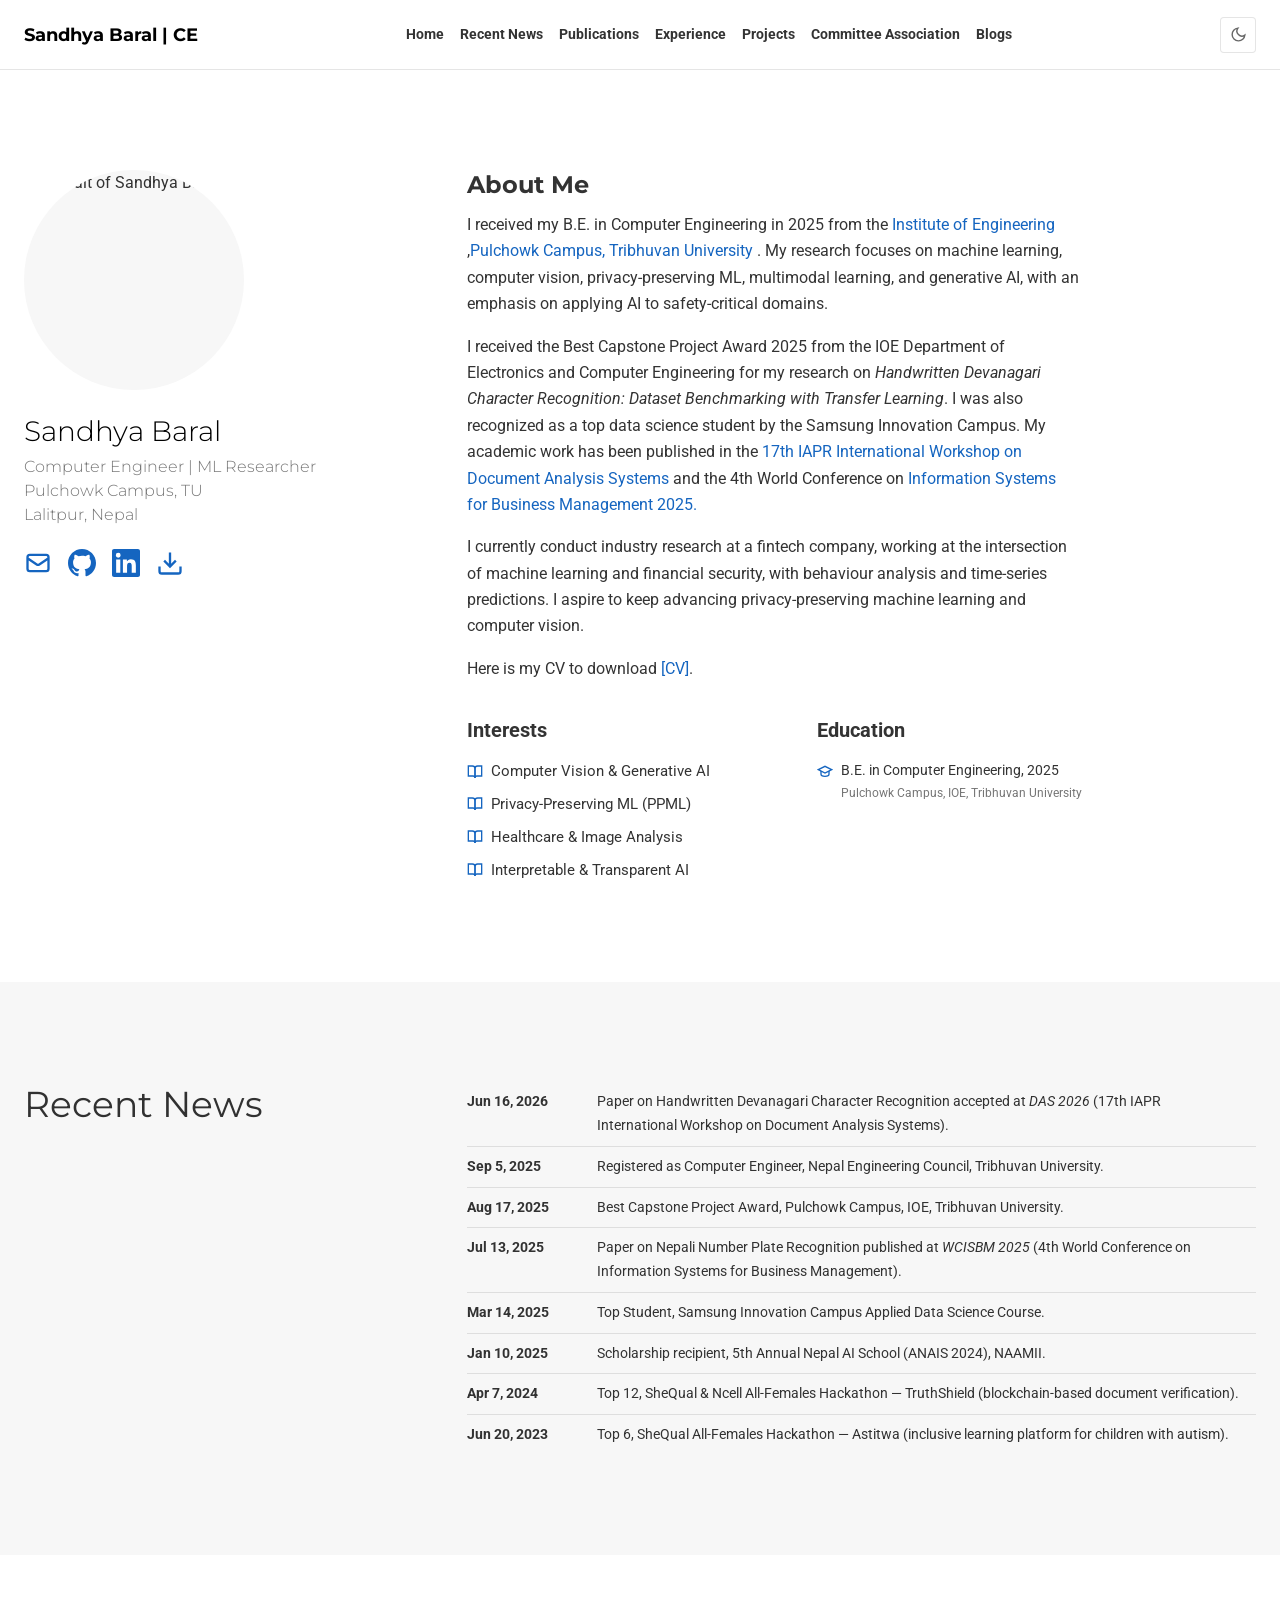
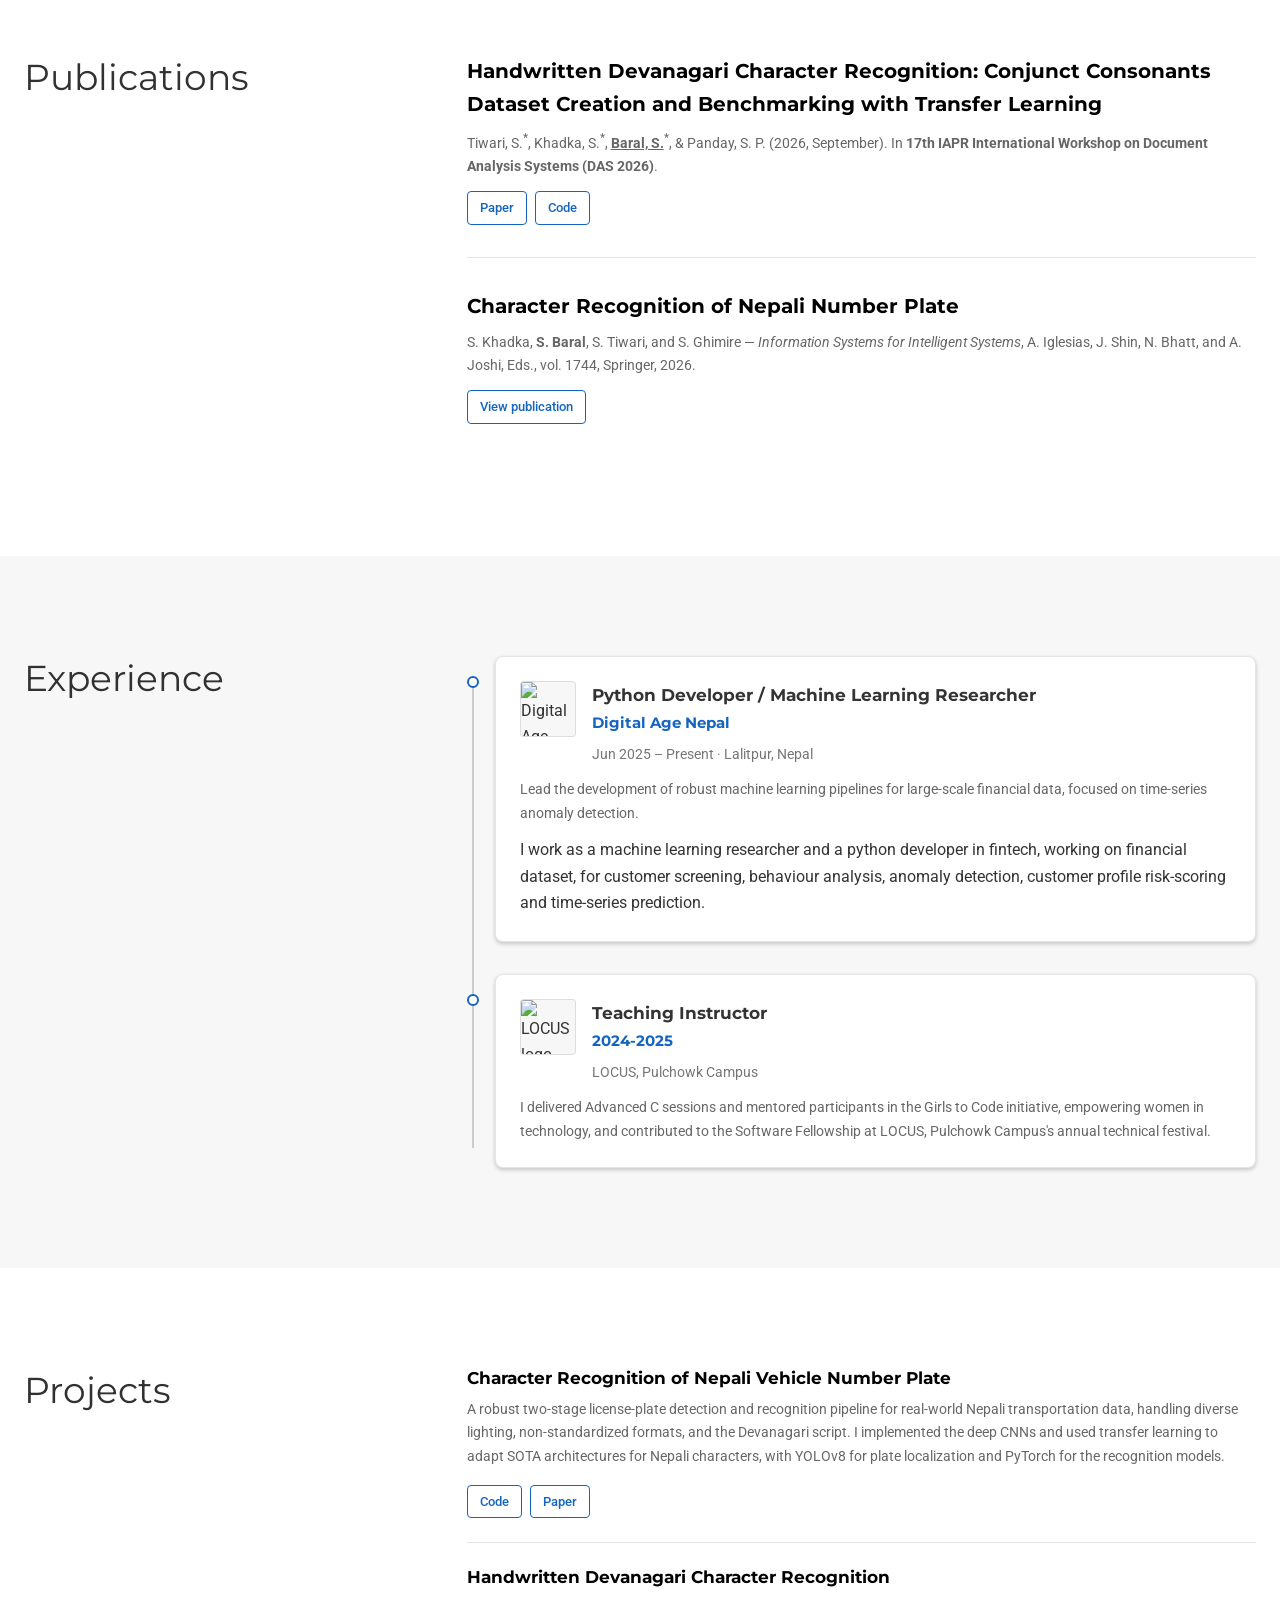
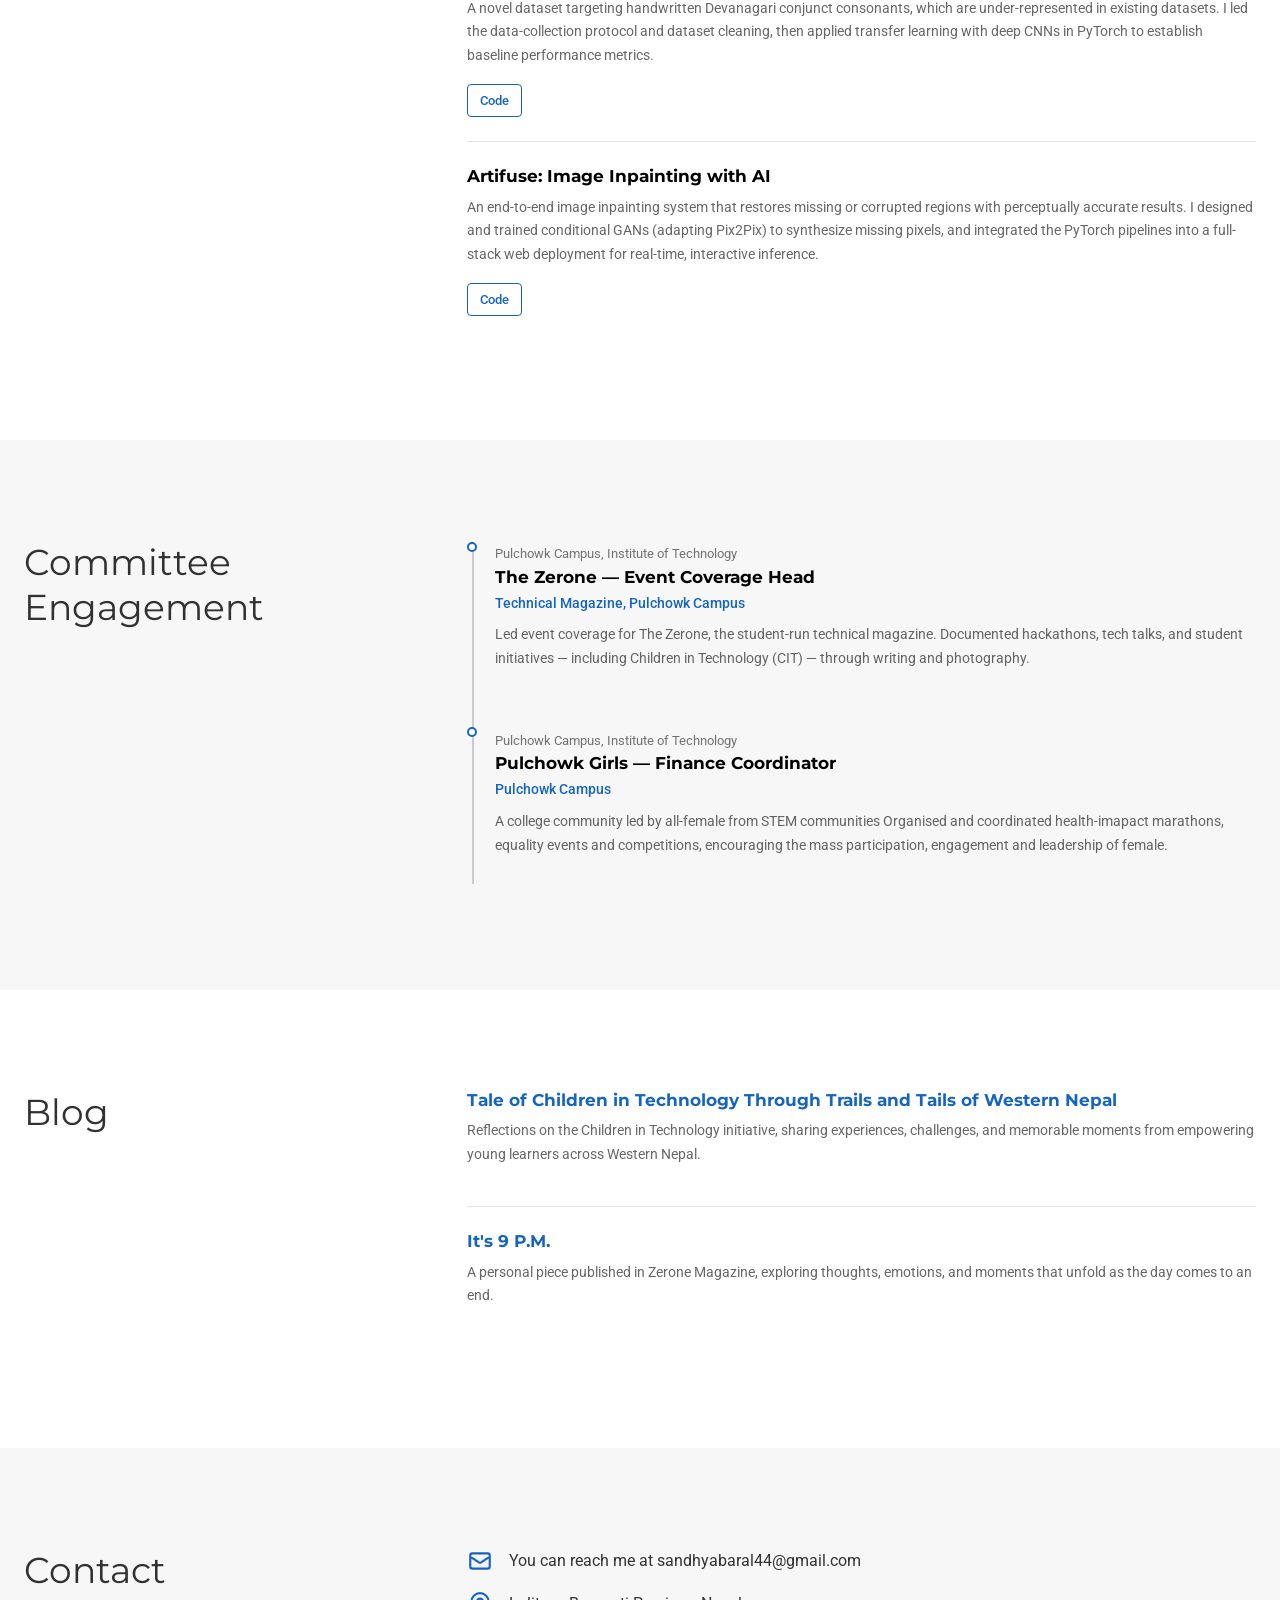
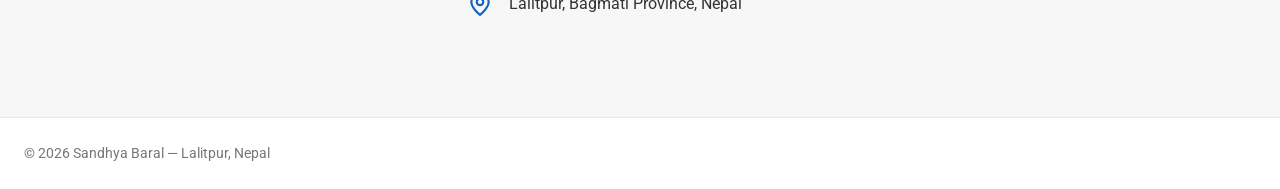
==== website/index.html @ 230985dd "Update personal details and links in index.html" ====
<!DOCTYPE html>
<html lang="en" data-theme="light">

<head>
  <meta charset="UTF-8" />
  <meta name="viewport" content="width=device-width, initial-scale=1.0" />
  <title>Sandhya Baral — Personal Page</title>
  <meta name="description"
    content="Personal page of Sandhya Baral, Computer Engineer and Machine Learning Researcher." />
  <link rel="preconnect" href="https://fonts.googleapis.com" />
  <link rel="preconnect" href="https://fonts.gstatic.com" crossorigin />
  <link
    href="https://fonts.googleapis.com/css2?family=Roboto:wght@300;400;500;700&family=Montserrat:wght@300;400;600;700&display=swap"
    rel="stylesheet" />
  <style>
    :root {
      --bg: #ffffff;
      --surface: #f7f7f7;
      --border: rgba(0, 0, 0, 0.1);
      --border-strong: rgba(0, 0, 0, 0.18);

      --text: rgba(0, 0, 0, 0.8);
      --text-secondary: rgba(0, 0, 0, 0.6);
      --text-muted: rgba(0, 0, 0, 0.54);
      --heading: #313131;
      --heading-strong: #000000;

      --accent: #1565c0;
      --accent-hover: #0d47a1;
      --accent-contrast: #ffffff;

      --card-bg: #ffffff;
      --card-shadow: 0 2px 4px rgba(0, 0, 0, 0.2);

      --font-display: "Montserrat", sans-serif;
      --font-body: "Roboto", sans-serif;
      --font-mono: "Roboto", sans-serif;

      --sp-1: 4px;
      --sp-2: 8px;
      --sp-3: 12px;
      --sp-4: 16px;
      --sp-5: 24px;
      --sp-6: 32px;
      --sp-7: 48px;
      --sp-8: 64px;
      --sp-9: 100px;

      --r-sm: 4px;
      --r-md: 8px;

      --content-max: 1290px;
      --nav-h: 70px;
      --transition: 150ms ease;
    }

    [data-theme="dark"] {
      --bg: #23252f;
      --surface: #272935;
      --border: rgba(255, 255, 255, 0.1);
      --border-strong: rgba(255, 255, 255, 0.2);

      --text: #f8f8f2;
      --text-secondary: rgba(248, 248, 242, 0.75);
      --text-muted: rgba(248, 248, 242, 0.55);
      --heading: #ffffff;
      --heading-strong: #ffffff;

      --accent: #bbdefb;
      --accent-hover: #90caf9;
      --accent-contrast: #12283f;

      --card-bg: #2c2e3b;
      --card-shadow: 0 2px 6px rgba(0, 0, 0, 0.4);
    }

    *, *::before, *::after { box-sizing: border-box; }

    html {
      -webkit-text-size-adjust: 100%;
      scroll-behavior: smooth;
    }

    body {
      margin: 0;
      background: var(--bg);
      color: var(--text);
      font-family: var(--font-body);
      font-size: 1rem;
      line-height: 1.65;
      -webkit-font-smoothing: antialiased;
      transition: background var(--transition), color var(--transition);
    }

    img { max-width: 100%; display: block; }

    a { color: var(--accent); text-decoration: none; transition: color var(--transition); }
    a:hover { color: var(--accent-hover); }

    h1, h2, h3 { font-family: var(--font-display); line-height: 1.25; margin: 0 0 var(--sp-3); }

    p { margin: 0 0 var(--sp-4); }

    ul, ol { margin: 0; padding: 0; list-style: none; }

    :focus-visible { outline: 2px solid var(--accent); outline-offset: 2px; border-radius: var(--r-sm); }

    .container {
      width: 100%;
      max-width: var(--content-max);
      margin-inline: auto;
      padding-inline: var(--sp-5);
    }

    .skip-link {
      position: absolute;
      left: var(--sp-4);
      top: -64px;
      z-index: 1000;
      background: var(--accent);
      color: #fff;
      padding: var(--sp-2) var(--sp-4);
      border-radius: var(--r-sm);
      font-weight: 600;
      transition: top var(--transition);
    }
    .skip-link:focus { top: var(--sp-3); color: #fff; }

    /* ---------- Header ---------- */
    .site-header { height: var(--nav-h); border-bottom: 1px solid var(--border); }
    .nav-inner { height: 100%; display: flex; align-items: center; justify-content: space-between; gap: var(--sp-4); }
    .site-name { font-family: var(--font-display); font-weight: 700; font-size: 1.1rem; color: var(--heading-strong); }
    .site-name:hover { color: var(--heading-strong); }

    .nav-links { display: flex; gap: var(--sp-4); align-items: center; flex-wrap: wrap; }
    .nav-links a {
      display: inline-block;
      padding: var(--sp-2) 0;
      color: var(--text);
      font-weight: 700;
      font-size: 0.9rem;
      white-space: nowrap;
    }
    .nav-links a:hover { color: var(--accent); }

    .nav-actions { display: flex; align-items: center; gap: var(--sp-2); }

    .theme-toggle {
      display: inline-grid;
      place-items: center;
      width: 36px;
      height: 36px;
      border: 1px solid var(--border);
      border-radius: var(--r-sm);
      background: var(--bg);
      color: var(--text-secondary);
      cursor: pointer;
    }
    .theme-toggle:hover { color: var(--text); border-color: var(--border-strong); }
    .theme-toggle svg { width: 17px; height: 17px; }
    .theme-toggle .icon-sun { display: none; }
    [data-theme="dark"] .theme-toggle .icon-sun { display: block; }
    [data-theme="dark"] .theme-toggle .icon-moon { display: none; }

    .nav-toggle {
      display: none;
      width: 38px;
      height: 36px;
      border: 1px solid var(--border);
      border-radius: var(--r-sm);
      background: var(--bg);
      color: var(--text);
      cursor: pointer;
      align-items: center;
      justify-content: center;
    }
    .nav-toggle svg { width: 18px; height: 18px; }

    /* ---------- Bands (full-width alternating sections) ---------- */
    .band { padding-block: var(--sp-9); scroll-margin-top: var(--sp-6); }
    .band-alt { background: var(--surface); }

    .row { display: flex; flex-direction: column; gap: var(--sp-6); }
    .heading-col { flex-shrink: 0; }
    .heading-col h2 { font-size: 2.25rem; font-weight: 400; color: var(--heading); margin-bottom: 0; }
    .content-col { min-width: 0; flex: 1; }

    @media (min-width: 992px) {
      .row { flex-direction: row; }
      .heading-col { width: 33.3333%; }
      .content-col { width: 66.6667%; }
    }

    /* ---------- Hero / About ---------- */
    .hero-row { align-items: flex-start; }
    .hero-side { flex-shrink: 0; text-align: center; }
    @media (min-width: 992px) { .hero-side { text-align: left; width: 33.3333%; } }

    .avatar {
      width: 220px;
      height: 220px;
      border-radius: 50%;
      overflow: hidden;
      background: var(--surface);
      margin: 0 auto var(--sp-5);
    }
    @media (min-width: 992px) { .avatar { margin-inline: 0; } }
    .avatar img { width: 100%; height: 100%; object-fit: cover; }

    .hero-side h1 { font-size: 1.75rem; font-weight: 300; color: var(--heading-strong); margin-bottom: var(--sp-2); }
    .hero-side h3 { font-size: 1rem; font-weight: 300; color: var(--text-muted); margin: 0 0 var(--sp-1); }

    .icon-row { display: flex; gap: var(--sp-4); justify-content: center; margin-block: var(--sp-5) var(--sp-6); }
    @media (min-width: 992px) { .icon-row { justify-content: flex-start; } }
    .icon-row a { color: var(--accent); }
    .icon-row svg { width: 28px; height: 28px; }

    .section-subheading { font-size: 1.25rem; font-weight: 700; color: var(--text); margin-bottom: var(--sp-3); }

    .interests-list, .mini-edu-list { display: flex; flex-direction: column; gap: var(--sp-2); }
    .interests-list li { display: flex; align-items: center; gap: var(--sp-2); color: var(--text); font-size: 0.9375rem; }
    .interests-list svg { width: 16px; height: 16px; color: var(--accent); flex-shrink: 0; }

    .mini-edu-list li { display: flex; align-items: flex-start; gap: var(--sp-2); margin-bottom: var(--sp-3); }
    .mini-edu-list li:last-child { margin-bottom: 0; }
    .mini-edu-list svg { width: 16px; height: 16px; color: var(--accent); flex-shrink: 0; margin-top: 4px; }
    .mini-edu-list .course { font-size: 0.9rem; color: var(--text); margin: 0; }
    .mini-edu-list .institution { font-size: 0.78rem; color: var(--text-muted); margin: 0; }

    .interests-education-row { display: flex; flex-direction: column; gap: var(--sp-6); margin-top: var(--sp-6); }
    @media (min-width: 700px) {
      .interests-education-row { flex-direction: row; }
      .interests-education-row > div:first-child { width: 42%; }
      .interests-education-row > div:last-child { width: 58%; }
    }

    .prose p { color: var(--text); max-width: 68ch; }

    /* ---------- News ---------- */
    .news-table { width: 100%; border-collapse: collapse; }
    .news-table td { padding: var(--sp-2) var(--sp-4) var(--sp-2) 0; border-top: 1px solid var(--border); font-size: 0.9rem; color: var(--text); vertical-align: top; }
    .news-table tr:first-child td { border-top: none; }
    .news-table .date-cell { width: 130px; white-space: nowrap; font-weight: 700; }

    /* ---------- Publications ---------- */
    .pub-list { display: flex; flex-direction: column; }
    .pub-list > li { padding-block: var(--sp-6); border-top: 1px solid var(--border); }
    .pub-list > li:first-child { border-top: none; padding-top: 0; }
    .pub-title { font-family: var(--font-display); font-weight: 700; font-size: 1.25rem; color: var(--heading-strong); margin: 0 0 var(--sp-2); }
    .pub-meta { color: var(--text-secondary); font-size: 0.9rem; margin: 0 0 var(--sp-3); }

    .pub-tags { display: flex; flex-wrap: wrap; gap: var(--sp-2); }
    .pub-tag {
      display: inline-flex;
      align-items: center;
      font-size: 0.8125rem;
      font-weight: 500;
      padding: 5px var(--sp-3);
      border: 1px solid var(--accent);
      color: var(--accent);
      border-radius: var(--r-sm);
      transition: var(--transition);
    }
    .pub-tag:hover { background: var(--accent); color: var(--accent-contrast); }

    /* ---------- Timeline: committee association ---------- */
    .timeline { position: relative; padding-left: 28px; }
    .timeline::before {
      content: "";
      position: absolute;
      left: 5px;
      top: 6px;
      bottom: 6px;
      width: 2px;
      background: var(--border-strong);
    }
    .timeline > li { position: relative; padding-block: var(--sp-5); }
    .timeline > li:first-child { padding-top: 0; }
    .timeline > li::before {
      content: "";
      position: absolute;
      left: -28px;
      top: var(--sp-5);
      width: 10px;
      height: 10px;
      border-radius: 50%;
      background: var(--bg);
      border: 2px solid var(--accent);
    }
    .timeline > li:first-child::before { top: 2px; }
    .timeline .date { font-size: 0.8rem; color: var(--text-muted); }
    .timeline h3 { font-family: var(--font-display); font-weight: 700; font-size: 1.05rem; color: var(--heading-strong); margin-bottom: var(--sp-1); }
    .timeline .org { font-size: 0.9rem; color: var(--accent); font-weight: 500; margin-bottom: var(--sp-2); }
    .timeline .desc { color: var(--text-secondary); font-size: 0.9rem; margin-bottom: var(--sp-2); }
    .timeline .bullets { display: flex; flex-direction: column; gap: var(--sp-1); }
    .timeline .bullets li { position: relative; padding-left: var(--sp-4); color: var(--text-secondary); font-size: 0.9rem; }
    .timeline .bullets li::before {
      content: "";
      position: absolute;
      left: 0;
      top: 0.6em;
      width: 4px;
      height: 4px;
      border-radius: 50%;
      background: var(--accent);
    }

    /* ---------- Experience: card timeline ---------- */
    .exp-list { position: relative; padding-left: 28px; }
    .exp-list::before {
      content: "";
      position: absolute;
      left: 5px;
      top: 20px;
      bottom: 20px;
      width: 2px;
      background: var(--border-strong);
    }
    .exp-item { position: relative; padding-block: var(--sp-4); }
    .exp-item:first-child { padding-top: 0; }
    .exp-item:last-child { padding-bottom: 0; }
    .exp-item::before {
      content: "";
      position: absolute;
      left: -28px;
      top: calc(var(--sp-4) + 20px);
      width: 12px;
      height: 12px;
      border-radius: 50%;
      background: var(--bg);
      border: 2px solid var(--accent);
    }
    .exp-item:first-child::before { top: 20px; }
    .exp-card {
      background: var(--card-bg);
      border: 1px solid var(--border);
      border-radius: var(--r-md);
      box-shadow: var(--card-shadow);
      padding: var(--sp-5);
    }
    .exp-header { display: flex; align-items: flex-start; gap: var(--sp-4); margin-bottom: var(--sp-3); }
    .exp-logo {
      width: 56px;
      height: 56px;
      flex-shrink: 0;
      border-radius: var(--r-sm);
      overflow: hidden;
      background: var(--surface);
      border: 1px solid var(--border);
    }
    .exp-logo img { width: 100%; height: 100%; object-fit: contain; }
    .exp-header-text { flex: 1; min-width: 0; }
    .exp-title { font-family: var(--font-display); font-weight: 700; font-size: 1.0625rem; color: var(--text); margin: 0; }
    .exp-org { font-family: var(--font-display); font-weight: 700; font-size: 0.9375rem; color: var(--accent); margin: 2px 0 var(--sp-2); }
    .exp-meta { font-size: 0.85rem; color: var(--text-muted); margin-bottom: 0; }
    .exp-desc { color: var(--text-secondary); font-size: 0.9rem; margin-bottom: var(--sp-3); }
    .exp-desc:last-child { margin-bottom: 0; }
    .exp-card .bullets { display: flex; flex-direction: column; gap: var(--sp-2); }
    .exp-card .bullets li { position: relative; padding-left: var(--sp-4); color: var(--text-secondary); font-size: 0.9rem; }
    .exp-card .bullets li::before {
      content: "";
      position: absolute;
      left: 0;
      top: 0.6em;
      width: 4px;
      height: 4px;
      border-radius: 50%;
      background: var(--accent);
    }

    /* ---------- Projects ---------- */
    .project-list { display: flex; flex-direction: column; }
    .project-list > li { padding-block: var(--sp-5); border-top: 1px solid var(--border); }
    .project-list > li:first-child { border-top: none; padding-top: 0; }
    .project-list h3 { font-family: var(--font-display); font-weight: 700; font-size: 1.0625rem; color: var(--heading-strong); margin-bottom: var(--sp-2); }
    .project-list p { color: var(--text-secondary); font-size: 0.9rem; }
    .project-links { display: flex; gap: var(--sp-2); flex-wrap: wrap; }

    /* ---------- Contact ---------- */
    .contact-info { display: flex; flex-direction: column; gap: var(--sp-4); }
    .contact-info li { display: flex; align-items: center; gap: var(--sp-4); color: var(--text); font-size: 1rem; }
    .contact-info svg { width: 26px; height: 26px; color: var(--accent); flex-shrink: 0; }
    .contact-info a { color: var(--text); }
    .contact-info a:hover { color: var(--accent); }

    /* ---------- Footer ---------- */
    .site-footer { border-top: 1px solid var(--border); padding-block: var(--sp-5); }
    .site-footer p { margin: 0; font-size: 0.875rem; color: var(--text-muted); }

    /* ---------- Mobile nav ---------- */
    @media (max-width: 880px) {
      .nav-links {
        position: fixed;
        inset: var(--nav-h) 0 auto 0;
        flex-direction: column;
        align-items: stretch;
        gap: 0;
        background: var(--bg);
        border-bottom: 1px solid var(--border);
        padding: var(--sp-3);
        box-shadow: 0 8px 24px rgba(16, 16, 24, 0.09);
        transform: translateY(-12px);
        opacity: 0;
        pointer-events: none;
        transition: var(--transition);
        max-height: calc(100vh - var(--nav-h));
        overflow-y: auto;
      }
      .nav-links.open { transform: none; opacity: 1; pointer-events: auto; }
      .nav-links a { padding: var(--sp-3) var(--sp-4); font-size: 1.05rem; }
      .nav-toggle { display: inline-flex; }
    }

    @media (prefers-reduced-motion: reduce) {
      html { scroll-behavior: auto; }
      *, *::before, *::after {
        animation-duration: 0.001ms !important;
        transition-duration: 0.001ms !important;
      }
    }
  </style>
</head>

<body>
  <a class="skip-link" href="#main">Skip to content</a>

  <!-- ===== HEADER ===== -->
  <header class="site-header">
    <div class="container nav-inner">
      <a class="site-name" href="#about">Sandhya Baral | CE</a>

      <nav aria-label="Primary">
        <ul class="nav-links" id="nav-links">
          <li><a href="#about">Home</a></li>
          <li><a href="#news">Recent News</a></li>
          <li><a href="#publications">Publications</a></li>
          <li><a href="#experience">Experience</a></li>
          <li><a href="#projects">Projects</a></li>
          <li><a href="#committee">Committee Association</a></li>
          <li><a href="#blogs">Blogs</a></li>
        </ul>
      </nav>

      <div class="nav-actions">
        <button class="theme-toggle" id="theme-toggle" type="button" aria-label="Switch color theme">
          <svg class="icon-moon" viewBox="0 0 24 24" fill="none" stroke="currentColor" stroke-width="2" aria-hidden="true">
            <path d="M21 12.79A9 9 0 1 1 11.21 3 7 7 0 0 0 21 12.79z" />
          </svg>
          <svg class="icon-sun" viewBox="0 0 24 24" fill="none" stroke="currentColor" stroke-width="2" aria-hidden="true">
            <circle cx="12" cy="12" r="4" />
            <path d="M12 2v2M12 20v2M4.9 4.9l1.4 1.4M17.7 17.7l1.4 1.4M2 12h2M20 12h2M4.9 19.1l1.4-1.4M17.7 6.3l1.4-1.4" />
          </svg>
        </button>
        <button class="nav-toggle" id="nav-toggle" type="button" aria-label="Open menu" aria-expanded="false" aria-controls="nav-links">
          <svg viewBox="0 0 24 24" fill="none" stroke="currentColor" stroke-width="2" aria-hidden="true">
            <path d="M3 6h18M3 12h18M3 18h18" />
          </svg>
        </button>
      </div>
    </div>
  </header>

  <main id="main">
    <!-- ===== ABOUT (hero) ===== -->
    <section class="band" id="about">
      <div class="container">
        <div class="row hero-row">
          <div class="hero-side">
            <div class="avatar">
              <img src="images/pp.JPG" alt="Portrait of Sandhya Baral" width="220" height="220" fetchpriority="high" />
            </div>
            <h1>Sandhya Baral</h1>
            <h3>Computer Engineer | ML Researcher</h3>
            <h3>Pulchowk Campus, TU</h3>
            <h3>Lalitpur, Nepal</h3>

            <ul class="icon-row" aria-hidden="false">
              <li><a href="mailto:sandhyabaral44@gmail.com" aria-label="Email">
                <svg viewBox="0 0 24 24" fill="none" stroke="currentColor" stroke-width="2"><path d="M3 8l7.89 5.26a2 2 0 0 0 2.22 0L21 8M5 19h14a2 2 0 0 0 2-2V7a2 2 0 0 0-2-2H5a2 2 0 0 0-2 2v10a2 2 0 0 0 2 2z"/></svg>
              </a></li>
              <li><a href="https://github.com/Sandukkk" target="_blank" rel="noopener" aria-label="GitHub">
                <svg viewBox="0 0 24 24" fill="currentColor"><path d="M12 0C5.374 0 0 5.373 0 12c0 5.302 3.438 9.8 8.207 11.387.599.111.793-.261.793-.577v-2.234c-3.338.726-4.033-1.416-4.033-1.416-.546-1.387-1.333-1.756-1.333-1.756-1.089-.745.083-.729.083-.729 1.205.084 1.839 1.237 1.839 1.237 1.07 1.834 2.807 1.304 3.492.997.107-.775.418-1.305.762-1.604-2.665-.305-5.467-1.334-5.467-5.931 0-1.311.469-2.381 1.236-3.221-.124-.303-.535-1.524.117-3.176 0 0 1.008-.322 3.301 1.23A11.509 11.509 0 0 1 12 5.803c1.02.005 2.047.138 3.006.404 2.291-1.552 3.297-1.23 3.297-1.23.653 1.653.242 2.874.118 3.176.77.84 1.235 1.911 1.235 3.221 0 4.609-2.807 5.624-5.479 5.921.43.372.823 1.102.823 2.222v3.293c0 .319.192.694.801.576C20.566 21.797 24 17.3 24 12c0-6.627-5.373-12-12-12z"/></svg>
              </a></li>
              <li><a href="https://www.linkedin.com/in/sandhya-baral-0237a9237/" target="_blank" rel="noopener" aria-label="LinkedIn">
                <svg viewBox="0 0 24 24" fill="currentColor"><path d="M20.447 20.452h-3.554v-5.569c0-1.328-.027-3.037-1.852-3.037-1.853 0-2.136 1.445-2.136 2.939v5.667H9.351V9h3.414v1.561h.046c.477-.9 1.637-1.85 3.37-1.85 3.601 0 4.267 2.37 4.267 5.455v6.286zM5.337 7.433a2.062 2.062 0 0 1-2.063-2.065 2.064 2.064 0 1 1 2.063 2.065zm1.782 13.019H3.555V9h3.564v11.452zM22.225 0H1.771C.792 0 0 .774 0 1.729v20.542C0 23.227.792 24 1.771 24h20.451C23.2 24 24 23.227 24 22.271V1.729C24 .774 23.2 0 22.222 0h.003z"/></svg>
              </a></li>
              <li><a href="website/css/SandhyaBCV.pdf" target="_blank" rel="noopener" aria-label="CV">
                <svg viewBox="0 0 24 24" fill="none" stroke="currentColor" stroke-width="2"><path d="M21 15v4a2 2 0 0 1-2 2H5a2 2 0 0 1-2-2v-4M7 10l5 5 5-5M12 15V3"/></svg>
              </a></li>
            </ul>
          </div>

          <div class="content-col">
            <h2>About Me</h2>
            <div class="prose">
              <p>I received my B.E. in Computer Engineering in 2025 from the <a href="https://ioe.tu.edu.np/" target="_blank" rel=""noopener>Institute of Engineering</a> ,<a href="https://pcampus.edu.np/" target="_blank" rel=""noopener>Pulchowk Campus, Tribhuvan University</a> 
                . My research focuses on machine learning, computer vision,
                privacy-preserving ML, multimodal learning, and generative AI, with an emphasis on applying AI to
                safety-critical domains.</p>
              <p>I received the Best Capstone Project Award 2025 from the IOE Department of Electronics and Computer
                Engineering for my research on <em>Handwritten Devanagari Character Recognition: Dataset Benchmarking
                  with Transfer Learning</em>. I was also recognized as a top data science student by the Samsung
                Innovation Campus.
                My academic work has been published in the <a href="https://das2026.seecs.edu.pk/" target="_blank" rel=""noopener>17th IAPR International Workshop on Document Analysis
                Systems</a> and the 4th World Conference on <a href="https://isbmconf.com/" target="_blank" rel=""noopener>Information Systems for Business Management 2025.
                </a></p>
              <p>I currently conduct industry research at a fintech company, working at the intersection of machine
                learning and financial security, with behaviour analysis and time-series predictions. I aspire to keep advancing
                privacy-preserving machine learning and computer vision. </p>
              <p>Here is my CV to download <a href="website/css/SandhyaBCV.pdf" target="_blank" rel="noopener">[CV]</a>.</p>
            </div>

            <div class="interests-education-row">
              <div>
                <p class="section-subheading">Interests</p>
                <ul class="interests-list">
                  <li>
                    <svg viewBox="0 0 24 24" fill="none" stroke="currentColor" stroke-width="2"><path d="M2 3h6a4 4 0 0 1 4 4v14a3 3 0 0 0-3-3H2z"/><path d="M22 3h-6a4 4 0 0 0-4 4v14a3 3 0 0 1 3-3h7z"/></svg>
                    Computer Vision &amp; Generative AI
                  </li>
                  <li>
                    <svg viewBox="0 0 24 24" fill="none" stroke="currentColor" stroke-width="2"><path d="M2 3h6a4 4 0 0 1 4 4v14a3 3 0 0 0-3-3H2z"/><path d="M22 3h-6a4 4 0 0 0-4 4v14a3 3 0 0 1 3-3h7z"/></svg>
                    Privacy-Preserving ML (PPML)
                  </li>
                  <li>
                    <svg viewBox="0 0 24 24" fill="none" stroke="currentColor" stroke-width="2"><path d="M2 3h6a4 4 0 0 1 4 4v14a3 3 0 0 0-3-3H2z"/><path d="M22 3h-6a4 4 0 0 0-4 4v14a3 3 0 0 1 3-3h7z"/></svg>
                    Healthcare &amp; Image Analysis
                  </li>
                  <li>
                    <svg viewBox="0 0 24 24" fill="none" stroke="currentColor" stroke-width="2"><path d="M2 3h6a4 4 0 0 1 4 4v14a3 3 0 0 0-3-3H2z"/><path d="M22 3h-6a4 4 0 0 0-4 4v14a3 3 0 0 1 3-3h7z"/></svg>
                    Interpretable &amp; Transparent AI
                  </li>
                </ul>
              </div>
              <div>
                <p class="section-subheading">Education</p>
                <ul class="mini-edu-list">
                  <li>
                    <svg viewBox="0 0 24 24" fill="none" stroke="currentColor" stroke-width="2"><path d="M22 10 12 5 2 10l10 5 10-5Z"/><path d="M6 12v5c0 1.5 2.7 3 6 3s6-1.5 6-3v-5"/></svg>
                    <div>
                      <p class="course">B.E. in Computer Engineering, 2025</p>
                      <p class="institution">Pulchowk Campus, IOE, Tribhuvan University</p>
                    </div>
                  </li>
                </ul>
              </div>
            </div>
          </div>
        </div>
      </div>
    </section>

    <!-- ===== NEWS ===== -->
    <section class="band band-alt" id="news">
      <div class="container">
        <div class="row">
          <div class="heading-col"><h2>Recent News</h2></div>
          <div class="content-col">
            <table class="news-table">
              <colgroup><col style="width:130px" /><col /></colgroup>
              <tbody>
                <tr>
                  <td class="date-cell">Jun 16, 2026</td>
                  <td>Paper on Handwritten Devanagari Character Recognition accepted at <em>DAS 2026</em> (17th IAPR
                    International Workshop on Document Analysis Systems).</td>
                </tr>
                <tr>
                  <td class="date-cell">Sep 5, 2025</td>
                  <td>Registered as Computer Engineer, Nepal Engineering Council, Tribhuvan University.</td>
                </tr>
                <tr>
                  <td class="date-cell">Aug 17, 2025</td>
                  <td>Best Capstone Project Award, Pulchowk Campus, IOE, Tribhuvan University.</td>
                </tr>
                <tr>
                  <td class="date-cell">Jul 13, 2025</td>
                  <td>Paper on Nepali Number Plate Recognition published at <em>WCISBM 2025</em> (4th World
                    Conference on Information Systems for Business Management).</td>
                </tr>
                <tr>
                  <td class="date-cell">Mar 14, 2025</td>
                  <td>Top Student, Samsung Innovation Campus Applied Data Science Course.</td>
                </tr>
                <tr>
                  <td class="date-cell">Jan 10, 2025</td>
                  <td>Scholarship recipient, 5th Annual Nepal AI School (ANAIS 2024), NAAMII.</td>
                </tr>
                <tr>
                  <td class="date-cell">Apr 7, 2024</td>
                  <td>Top 12, SheQual &amp; Ncell All-Females Hackathon — TruthShield (blockchain-based document
                    verification).</td>
                </tr>
                <tr>
                  <td class="date-cell">Jun 20, 2023</td>
                  <td>Top 6, SheQual All-Females Hackathon — Astitwa (inclusive learning platform for children with
                    autism).</td>
                </tr>
              </tbody>
            </table>
          </div>
        </div>
      </div>
    </section>

    <!-- ===== PUBLICATIONS ===== -->
    <section class="band" id="publications">
      <div class="container">
        <div class="row">
          <div class="heading-col"><h2>Publications</h2></div>
          <div class="content-col">
            <ol class="pub-list">
              <li>
                <p class="pub-title">Handwritten Devanagari Character Recognition: Conjunct Consonants Dataset
                  Creation and Benchmarking with Transfer Learning</p>
                <p class="pub-meta">Tiwari, S.<sup>*</sup>, Khadka, S.<sup>*</sup>, <strong><u>Baral, S.</u></strong><sup>*</sup>,
                  &amp; Panday, S. P. (2026, September). In <strong>17th IAPR International Workshop on Document
                    Analysis Systems (DAS 2026)</strong>.</p>
                <div class="pub-tags">
                  <a class="pub-tag" href="https://drive.google.com/file/d/1QyT6kv3ScXbgbM-88HdPbMVPBLDcPp7k/view?usp=sharing" target="_blank" rel="noopener">Paper</a>
                  <a class="pub-tag" href="https://github.com/Sandukkk/Handwritten-Devanagari-Character-Recognition" target="_blank" rel="noopener">Code</a>
                </div>
              </li>
              <li>
                <p class="pub-title">Character Recognition of Nepali Number Plate</p>
                <p class="pub-meta">S. Khadka, <strong>S. Baral</strong>, S. Tiwari, and S. Ghimire —
                  <em>Information Systems for Intelligent Systems</em>, A. Iglesias, J. Shin, N. Bhatt, and A. Joshi,
                  Eds., vol. 1744, Springer, 2026.</p>
                <div class="pub-tags">
                  <a class="pub-tag" href="https://link.springer.com/chapter/10.1007/978-3-032-12996-3_21" target="_blank" rel="noopener">View publication</a>
                </div>
              </li>
            </ol>
          </div>
        </div>
      </div>
    </section>

    <!-- ===== EXPERIENCE ===== -->
    <section class="band band-alt" id="experience">
      <div class="container">
        <div class="row">
          <div class="heading-col"><h2>Experience</h2></div>
          <div class="content-col">
            <ul class="exp-list">
              <li class="exp-item">
                <div class="exp-card">
                  <div class="exp-header">
                    <div class="exp-logo">
                      <img src="images/digitalage.jpeg" alt="Digital Age Nepal logo" width="56" height="56" loading="lazy" />
                    </div>
                    <div class="exp-header-text">
                      <p class="exp-title">Python Developer / Machine Learning Researcher</p>
                      <p class="exp-org">Digital Age Nepal</p>
                      <p class="exp-meta">Jun 2025 – Present &middot; Lalitpur, Nepal</p>
                    </div>
                  </div>
                  <p class="exp-desc">Lead the development of robust machine learning pipelines for large-scale
                    financial data, focused on time-series anomaly detection.</p>
                  <ul class="bullets">
                    I work as a machine learning researcher and a python developer in fintech, working on financial dataset, for customer screening, behaviour analysis, anomaly detection,
                    customer profile risk-scoring and time-series prediction.
                    
                  </ul>
                </div>
              </li>
              <!-- <li class="exp-item">
                <div class="exp-card">
                  <div class="exp-header">
                    <div class="exp-logo">
                      <img src="images/experience/cit.png" alt="Children in Technology logo" width="56" height="56" loading="lazy" />
                    </div>
                    <div class="exp-header-text">
                      <p class="exp-title">Volunteer — Children in Technology (CIT)</p>
                      <p class="exp-org">Pulchowk Campus CE &amp; Worldlink</p>
                      <p class="exp-meta">Nationwide, Nepal</p>
                    </div>
                  </div>
                  <p class="exp-desc">Joined a collaboration between Computer Engineering students and Worldlink to
                    spread digital awareness across all provinces of Nepal, introducing children — many seeing a
                    computer for the first time — to technology and the internet.</p>
                </div>
              </li> -->
              <li class="exp-item">
                <div class="exp-card">
                  <div class="exp-header">
                    <div class="exp-logo">
                      <img src="images/locus.jpeg" alt="LOCUS logo" width="56" height="56" loading="lazy" />
                    </div>
                    <div class="exp-header-text">
                      <p class="exp-title">Teaching Instructor </p>
                      <p class="exp-org">2024-2025</p>
                      <p class="exp-meta">LOCUS, Pulchowk Campus</p>
                    </div>
                  </div>
                  <p class="exp-desc">I delivered Advanced C sessions and mentored participants in the Girls to Code
                    initiative, empowering women in technology, and contributed to the Software Fellowship at LOCUS,
                    Pulchowk Campus's annual technical festival.</p>
                </div>
              </li>
            </ul>
          </div>
        </div>
      </div>
    </section>

    <!-- ===== PROJECTS ===== -->
    <section class="band" id="projects">
      <div class="container">
        <div class="row">
          <div class="heading-col"><h2>Projects</h2></div>
          <div class="content-col">
            <ul class="project-list">
              <li>
                <h3>Character Recognition of Nepali Vehicle Number Plate</h3>
                <p>A robust two-stage license-plate detection and recognition pipeline for real-world Nepali
                  transportation data, handling diverse lighting, non-standardized formats, and the Devanagari
                  script. I implemented the deep CNNs and used transfer learning to adapt SOTA architectures for
                  Nepali characters, with YOLOv8 for plate localization and PyTorch for the recognition models.</p>
                <div class="project-links">
                  <a class="pub-tag" href="https://github.com/Sandukkk/Nepali-NumberPlate-Character-Recognition" target="_blank" rel="noopener">Code</a>
                  <a class="pub-tag" href="https://www.scilit.com/publications/1c474ff9cd57b2a37b23bfbfae175fa7" target="_blank" rel="noopener">Paper</a>
                </div>
              </li>
              <li>
                <h3>Handwritten Devanagari Character Recognition</h3>
                <p>A novel dataset targeting handwritten Devanagari conjunct consonants, which are under-represented
                  in existing datasets. I led the data-collection protocol and dataset cleaning, then applied
                  transfer learning with deep CNNs in PyTorch to establish baseline performance metrics.</p>
                <div class="project-links">
                  <a class="pub-tag" href="https://github.com/Sandukkk/Handwritten-Devanagari-Character-Recognition" target="_blank" rel="noopener">Code</a>
                </div>
              </li>
              <li>
                <h3>Artifuse: Image Inpainting with AI</h3>
                <p>An end-to-end image inpainting system that restores missing or corrupted regions with perceptually
                  accurate results. I designed and trained conditional GANs (adapting Pix2Pix) to synthesize missing
                  pixels, and integrated the PyTorch pipelines into a full-stack web deployment for real-time,
                  interactive inference.</p>
                <div class="project-links">
                  <a class="pub-tag" href="https://github.com/Sandukkk/Minor_ArtiFuse" target="_blank" rel="noopener">Code</a>
                </div>
              </li>
            </ul>
          </div>
        </div>
      </div>
    </section>

    <!-- ===== COMMITTEE ENGAGEMENT ===== -->
    <section class="band band-alt" id="committee">
      <div class="container">
        <div class="row">
          <div class="heading-col"><h2>Committee Engagement</h2></div>
          <div class="content-col">
            <ul class="timeline">
              <li>
                <span class="date">Pulchowk Campus, Institute of Technology</span>
                <div>
                  <h3>The Zerone — Event Coverage Head</h3>
                  <p class="org">Technical Magazine, Pulchowk Campus</p>
                  <p class="desc">Led event coverage for The Zerone, the student-run technical magazine. Documented
                    hackathons, tech talks, and student initiatives — including Children in Technology (CIT) —
                    through writing and photography.</p>
                </div>
              </li>
              <li>
                <span class="date">Pulchowk Campus, Institute of Technology</span>
                <div>
                  <h3>Pulchowk Girls — Finance Coordinator</h3>
                  <p class="org">Pulchowk Campus</p>
                  <p class="desc">A college community led by all-female from STEM communities Organised and coordinated 
                    health-imapact marathons, equality events and competitions, encouraging the mass participation, engagement 
                    and leadership of female.</p>
                </div>
              </li>
            </ul>
          </div>
        </div>
      </div>
    </section>

    <!-- ===== BLOGS ===== -->
    <section class="band" id="blogs">
      <div class="container">
        <div class="row">
          <div class="heading-col"><h2>Blog</h2></div>
          <div class="content-col">
            <ul class="project-list">
              <li>
                <h3><a href="https://medium.com/@sandhyabaral44/tale-of-children-in-technology-through-trails-and-tails-of-western-nepal-496fc0941901" target="_blank" rel="noopener noreferrer">Tale of Children in Technology Through Trails and Tails of Western Nepal</a></h3>
                <p>Reflections on the Children in Technology initiative, sharing experiences, challenges, and
                  memorable moments from empowering young learners across Western Nepal.</p>
              </li>
              <li>
                <h3><a href="https://medium.com/zerone-magazine/its-9-p-m-569fa23a79d9" target="_blank" rel="noopener noreferrer">It's 9 P.M.</a></h3>
                <p>A personal piece published in Zerone Magazine, exploring thoughts, emotions, and moments that
                  unfold as the day comes to an end.</p>
              </li>
            </ul>
          </div>
        </div>
      </div>
    </section>

    <!-- ===== CONTACT ===== -->
    <section class="band band-alt" id="contact">
      <div class="container">
        <div class="row">
          <div class="heading-col"><h2>Contact</h2></div>
          <div class="content-col">
            <ul class="contact-info">
              <li>
                <svg viewBox="0 0 24 24" fill="none" stroke="currentColor" stroke-width="2" aria-hidden="true">
                  <path d="M3 8l7.89 5.26a2 2 0 0 0 2.22 0L21 8M5 19h14a2 2 0 0 0 2-2V7a2 2 0 0 0-2-2H5a2 2 0 0 0-2 2v10a2 2 0 0 0 2 2z" />
                </svg>
                <span>You can reach me at <a href="mailto:sandhyabaral44@gmail.com">sandhyabaral44@gmail.com</a></span>
              </li>
              <li>
                <svg viewBox="0 0 24 24" fill="none" stroke="currentColor" stroke-width="2" aria-hidden="true">
                  <path d="M20 10c0 6-8 12-8 12s-8-6-8-12a8 8 0 0 1 16 0z" />
                  <circle cx="12" cy="10" r="3" />
                </svg>
                <span>Lalitpur, Bagmati Province, Nepal</span>
              </li>
            </ul>
          </div>
        </div>
      </div>
    </section>
  </main>

  <!-- ===== FOOTER ===== -->
  <footer class="site-footer">
    <div class="container">
      <p>&copy; <span id="year">2026</span> Sandhya Baral — Lalitpur, Nepal</p>
    </div>
  </footer>

  <script>
    (function () {
      "use strict";

      var root = document.documentElement;

      /* ---------- Theme ---------- */
      var themeToggle = document.getElementById("theme-toggle");

      function applyTheme(theme) {
        root.setAttribute("data-theme", theme);
        if (themeToggle) {
          themeToggle.setAttribute(
            "aria-label",
            theme === "dark" ? "Switch to light theme" : "Switch to dark theme"
          );
        }
      }

      var stored = null;
      try {
        stored = localStorage.getItem("theme");
      } catch (e) {}

      var prefersDark =
        window.matchMedia && window.matchMedia("(prefers-color-scheme: dark)").matches;

      applyTheme(stored || (prefersDark ? "dark" : "light"));

      if (themeToggle) {
        themeToggle.addEventListener("click", function () {
          var next = root.getAttribute("data-theme") === "dark" ? "light" : "dark";
          applyTheme(next);
          try {
            localStorage.setItem("theme", next);
          } catch (e) {}
        });
      }

      /* ---------- Mobile navigation ---------- */
      var navToggle = document.getElementById("nav-toggle");
      var navLinks = document.getElementById("nav-links");

      function closeNav() {
        if (!navLinks) return;
        navLinks.classList.remove("open");
        navToggle.setAttribute("aria-expanded", "false");
        navToggle.setAttribute("aria-label", "Open menu");
      }

      if (navToggle && navLinks) {
        navToggle.addEventListener("click", function () {
          var open = navLinks.classList.toggle("open");
          navToggle.setAttribute("aria-expanded", String(open));
          navToggle.setAttribute("aria-label", open ? "Close menu" : "Open menu");
        });

        navLinks.querySelectorAll("a").forEach(function (link) {
          link.addEventListener("click", closeNav);
        });

        document.addEventListener("keydown", function (e) {
          if (e.key === "Escape") closeNav();
        });
      }

      /* ---------- Footer year ---------- */
      var yearEl = document.getElementById("year");
      if (yearEl) yearEl.textContent = String(new Date().getFullYear());
    })();
  </script>
</body>

</html>
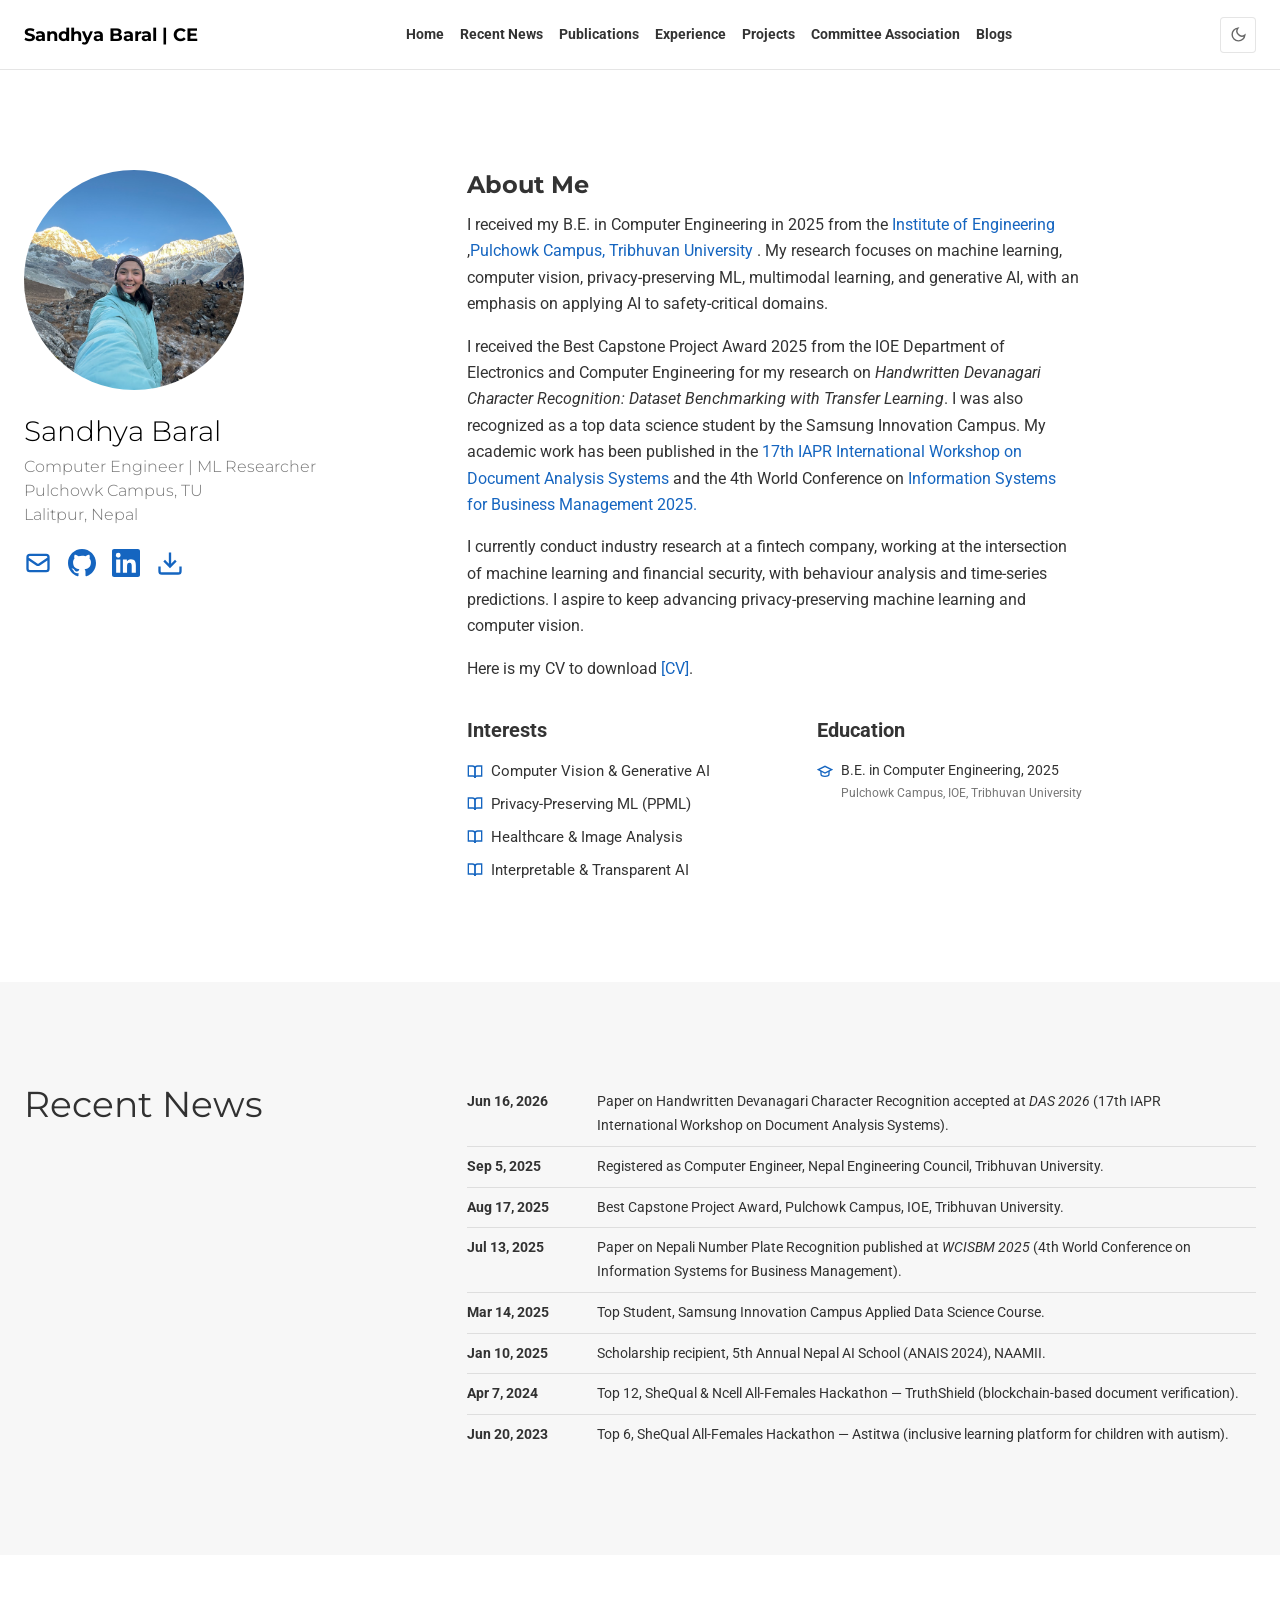
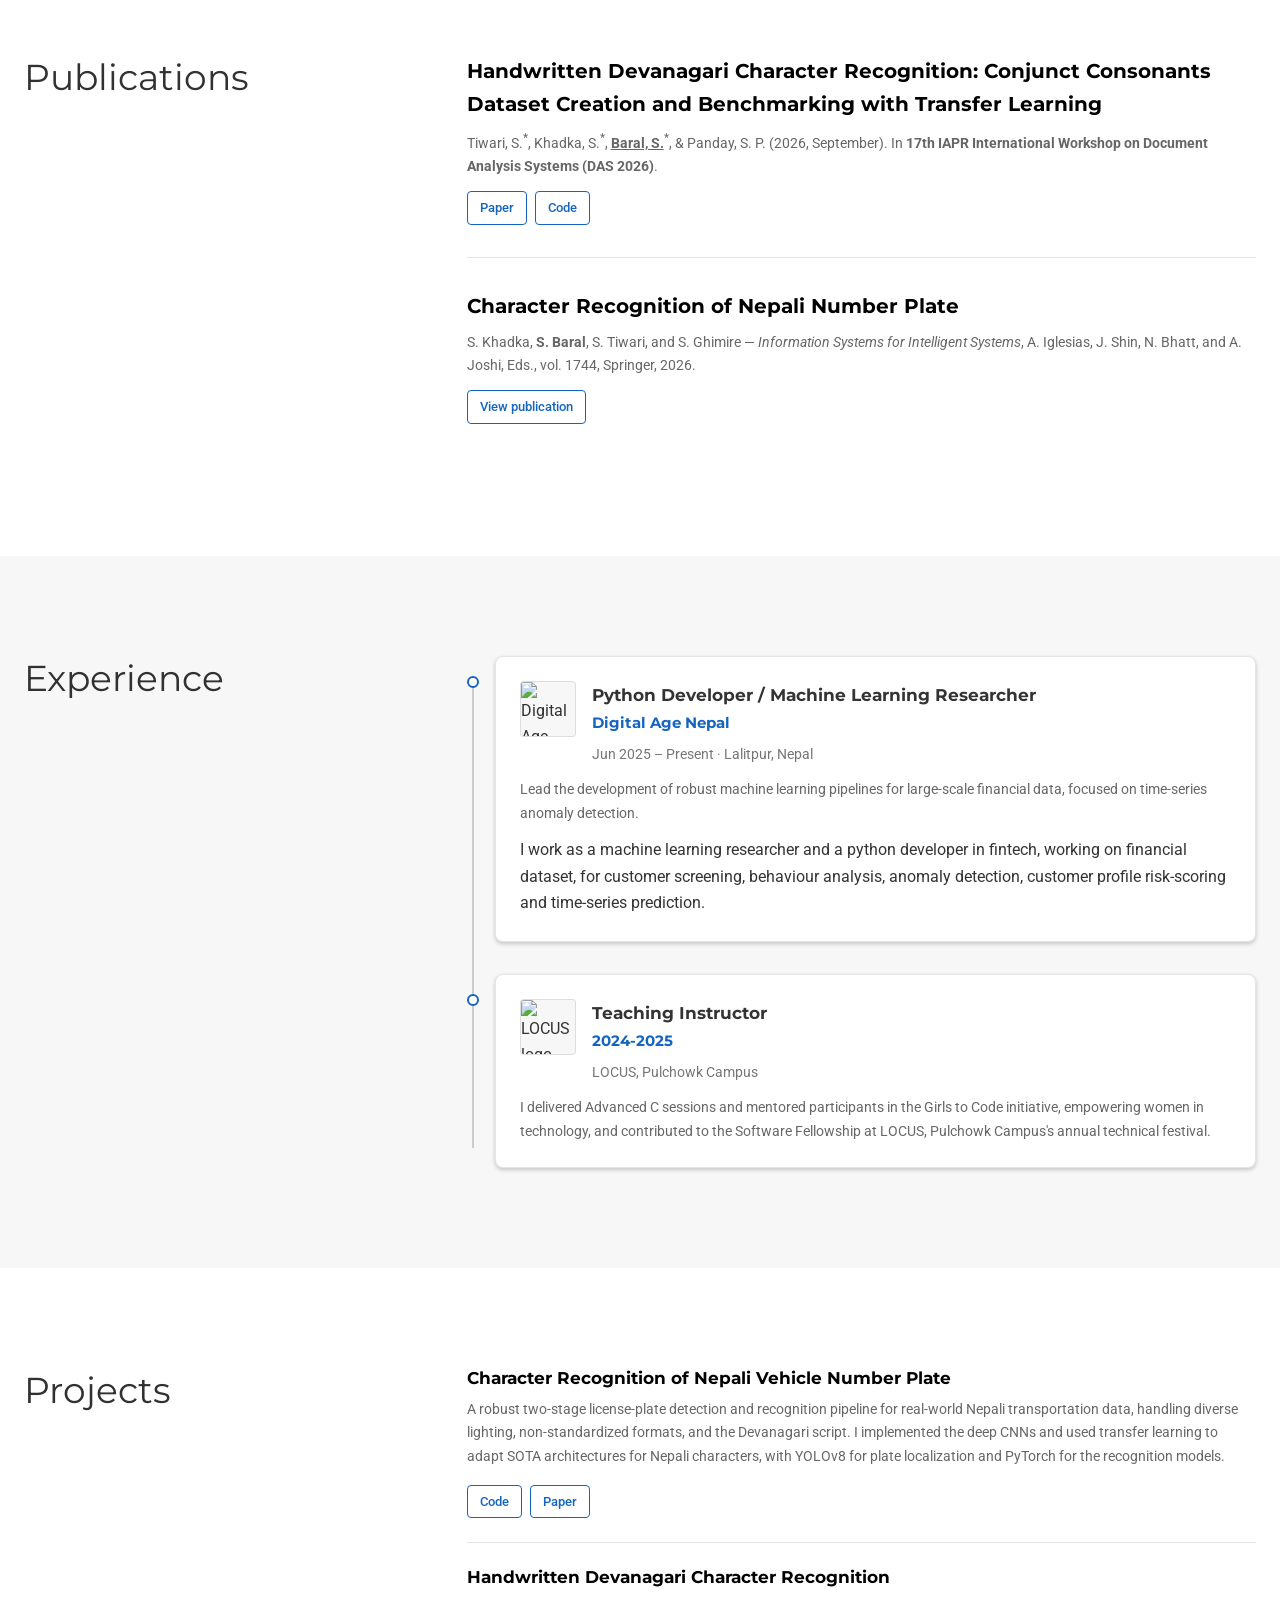
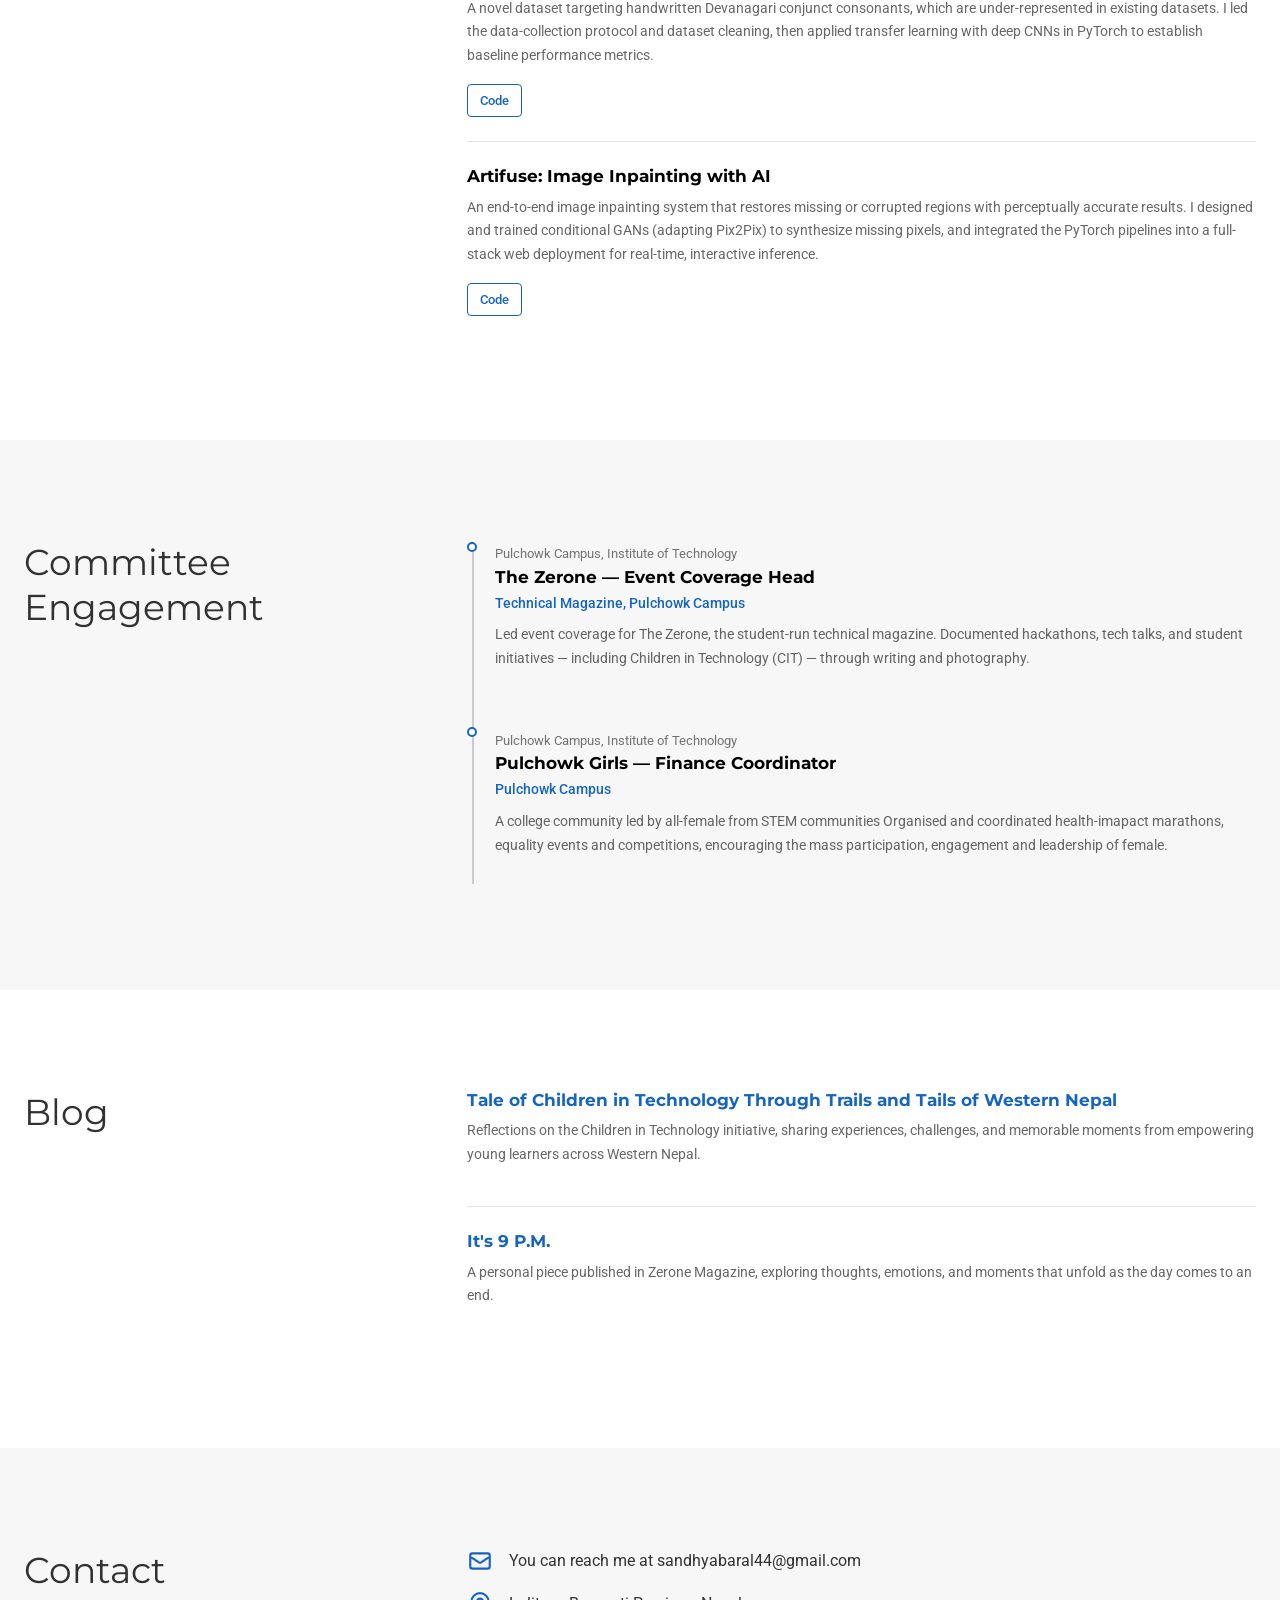
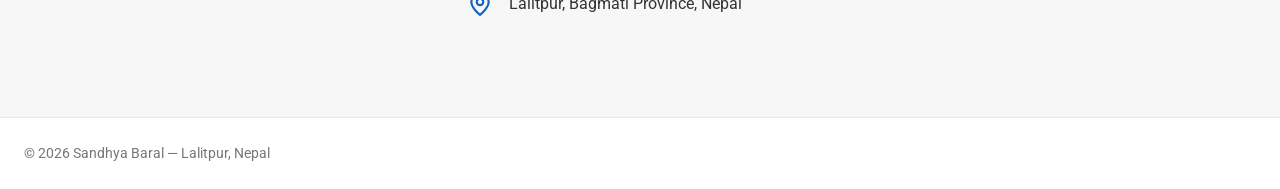
==== commit d9f0b7cf: "Update image paths in index.html" ====
--- a/website/index.html
+++ b/website/index.html
@@ -467,7 +467,7 @@
         <div class="row hero-row">
           <div class="hero-side">
             <div class="avatar">
-              <img src="images/pp.JPG" alt="Portrait of Sandhya Baral" width="220" height="220" fetchpriority="high" />
+              <img src="{css,images,pages}/images/pp.JPG" alt="Portrait of Sandhya Baral" width="220" height="220" fetchpriority="high" />
             </div>
             <h1>Sandhya Baral</h1>
             <h3>Computer Engineer | ML Researcher</h3>
@@ -507,7 +507,7 @@
               <p>I currently conduct industry research at a fintech company, working at the intersection of machine
                 learning and financial security, with behaviour analysis and time-series predictions. I aspire to keep advancing
                 privacy-preserving machine learning and computer vision. </p>
-              <p>Here is my CV to download <a href="website/css/SandhyaBCV.pdf" target="_blank" rel="noopener">[CV]</a>.</p>
+              <p>Here is my CV to download <a href="css/SandhyaBCV.pdf" target="_blank" rel="noopener">[CV]</a>.</p>
             </div>
 
             <div class="interests-education-row">
@@ -646,7 +646,7 @@
                 <div class="exp-card">
                   <div class="exp-header">
                     <div class="exp-logo">
-                      <img src="images/digitalage.jpeg" alt="Digital Age Nepal logo" width="56" height="56" loading="lazy" />
+                      <img src="website/{css,images,pages}/images/digitalage.jpeg" alt="Digital Age Nepal logo" width="56" height="56" loading="lazy" />
                     </div>
                     <div class="exp-header-text">
                       <p class="exp-title">Python Developer / Machine Learning Researcher</p>
@@ -684,7 +684,7 @@
                 <div class="exp-card">
                   <div class="exp-header">
                     <div class="exp-logo">
-                      <img src="images/locus.jpeg" alt="LOCUS logo" width="56" height="56" loading="lazy" />
+                      <img src="website/{css,images,pages}/images/locus.jpeg" alt="LOCUS logo" width="56" height="56" loading="lazy" />
                     </div>
                     <div class="exp-header-text">
                       <p class="exp-title">Teaching Instructor </p>
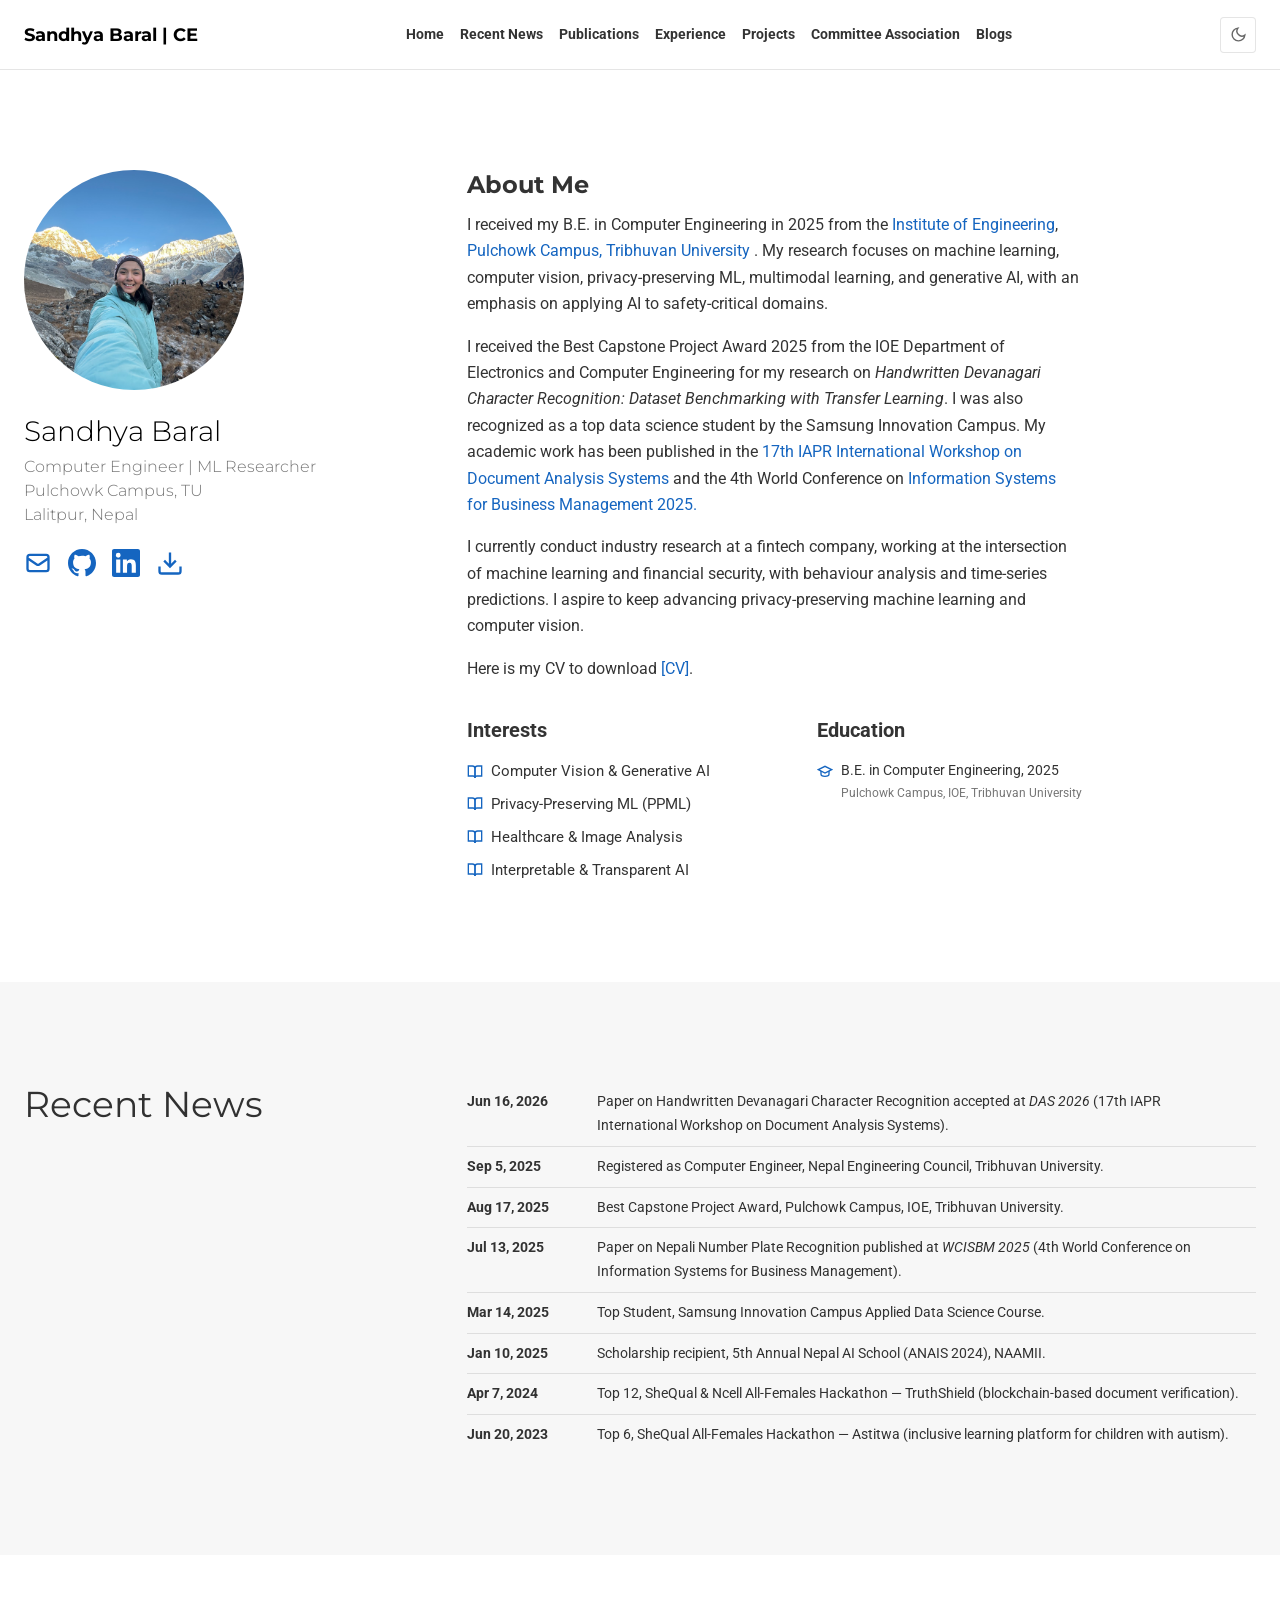
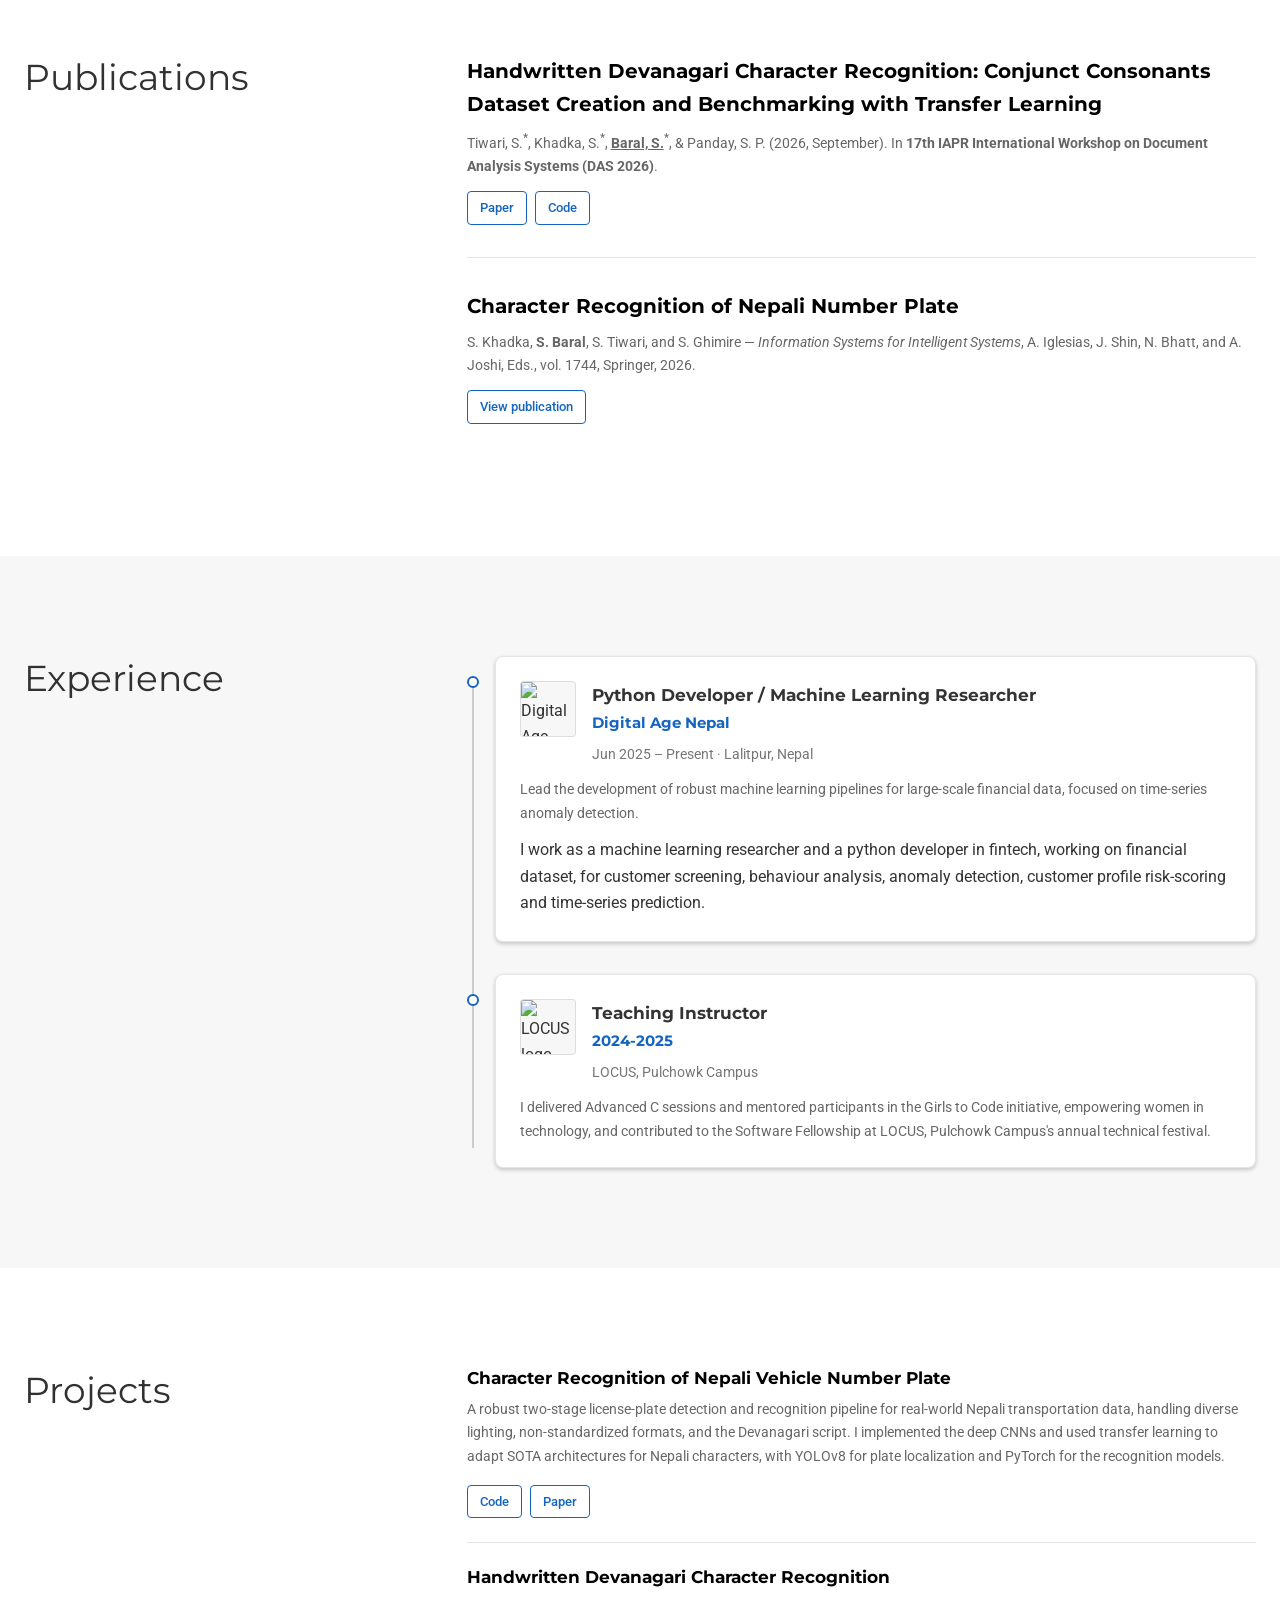
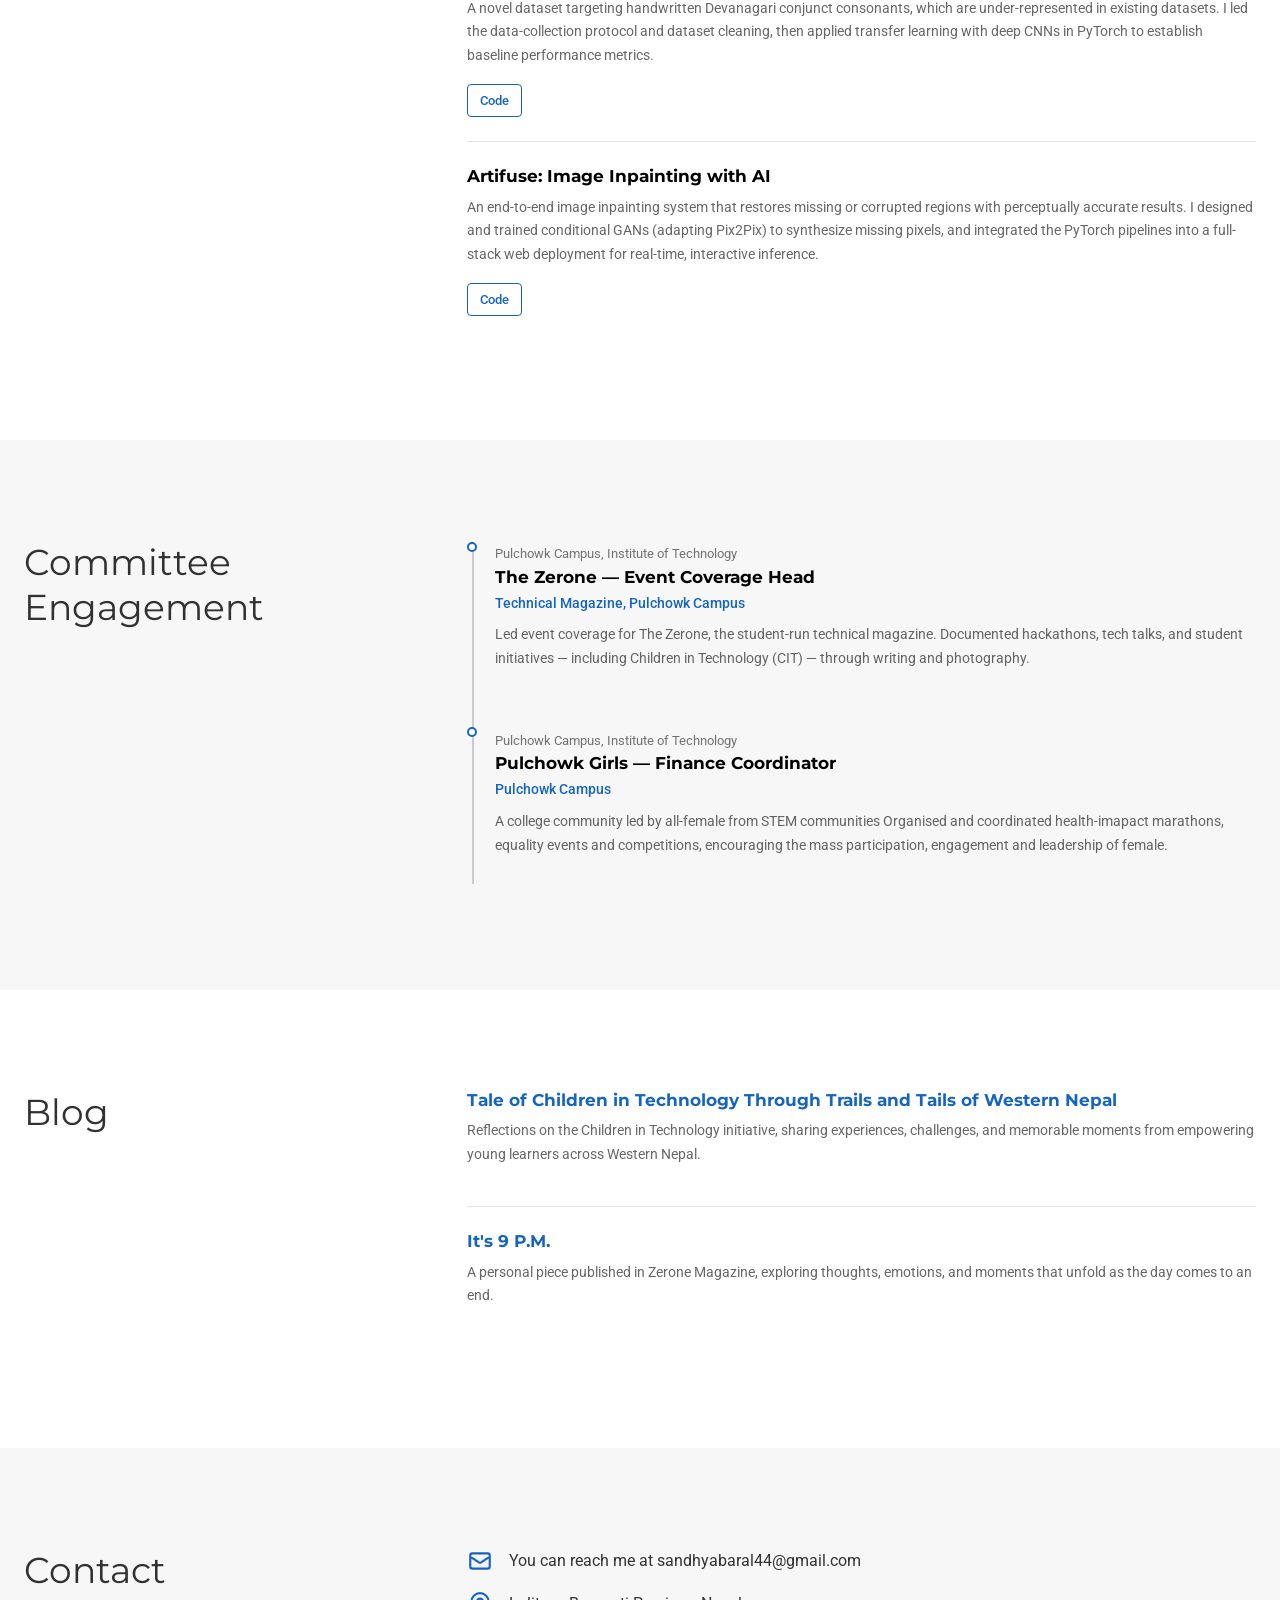
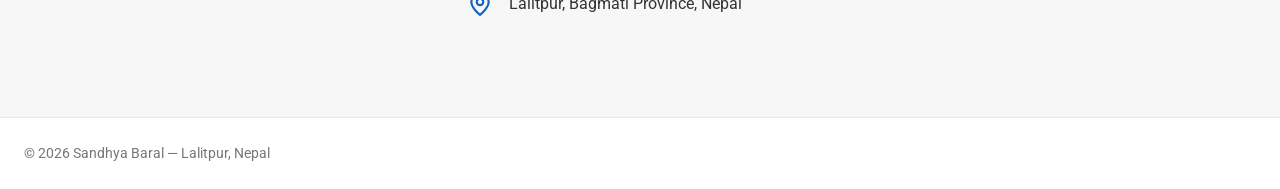
==== commit 77316cc4: "Fix formatting in About Me section of index.html" ====
--- a/website/index.html
+++ b/website/index.html
@@ -493,7 +493,7 @@
           <div class="content-col">
             <h2>About Me</h2>
             <div class="prose">
-              <p>I received my B.E. in Computer Engineering in 2025 from the <a href="https://ioe.tu.edu.np/" target="_blank" rel=""noopener>Institute of Engineering</a> ,<a href="https://pcampus.edu.np/" target="_blank" rel=""noopener>Pulchowk Campus, Tribhuvan University</a> 
+              <p>I received my B.E. in Computer Engineering in 2025 from the <a href="https://ioe.tu.edu.np/" target="_blank" rel=""noopener>Institute of Engineering</a>, <a href="https://pcampus.edu.np/" target="_blank" rel=""noopener>Pulchowk Campus, Tribhuvan University</a> 
                 . My research focuses on machine learning, computer vision,
                 privacy-preserving ML, multimodal learning, and generative AI, with an emphasis on applying AI to
                 safety-critical domains.</p>
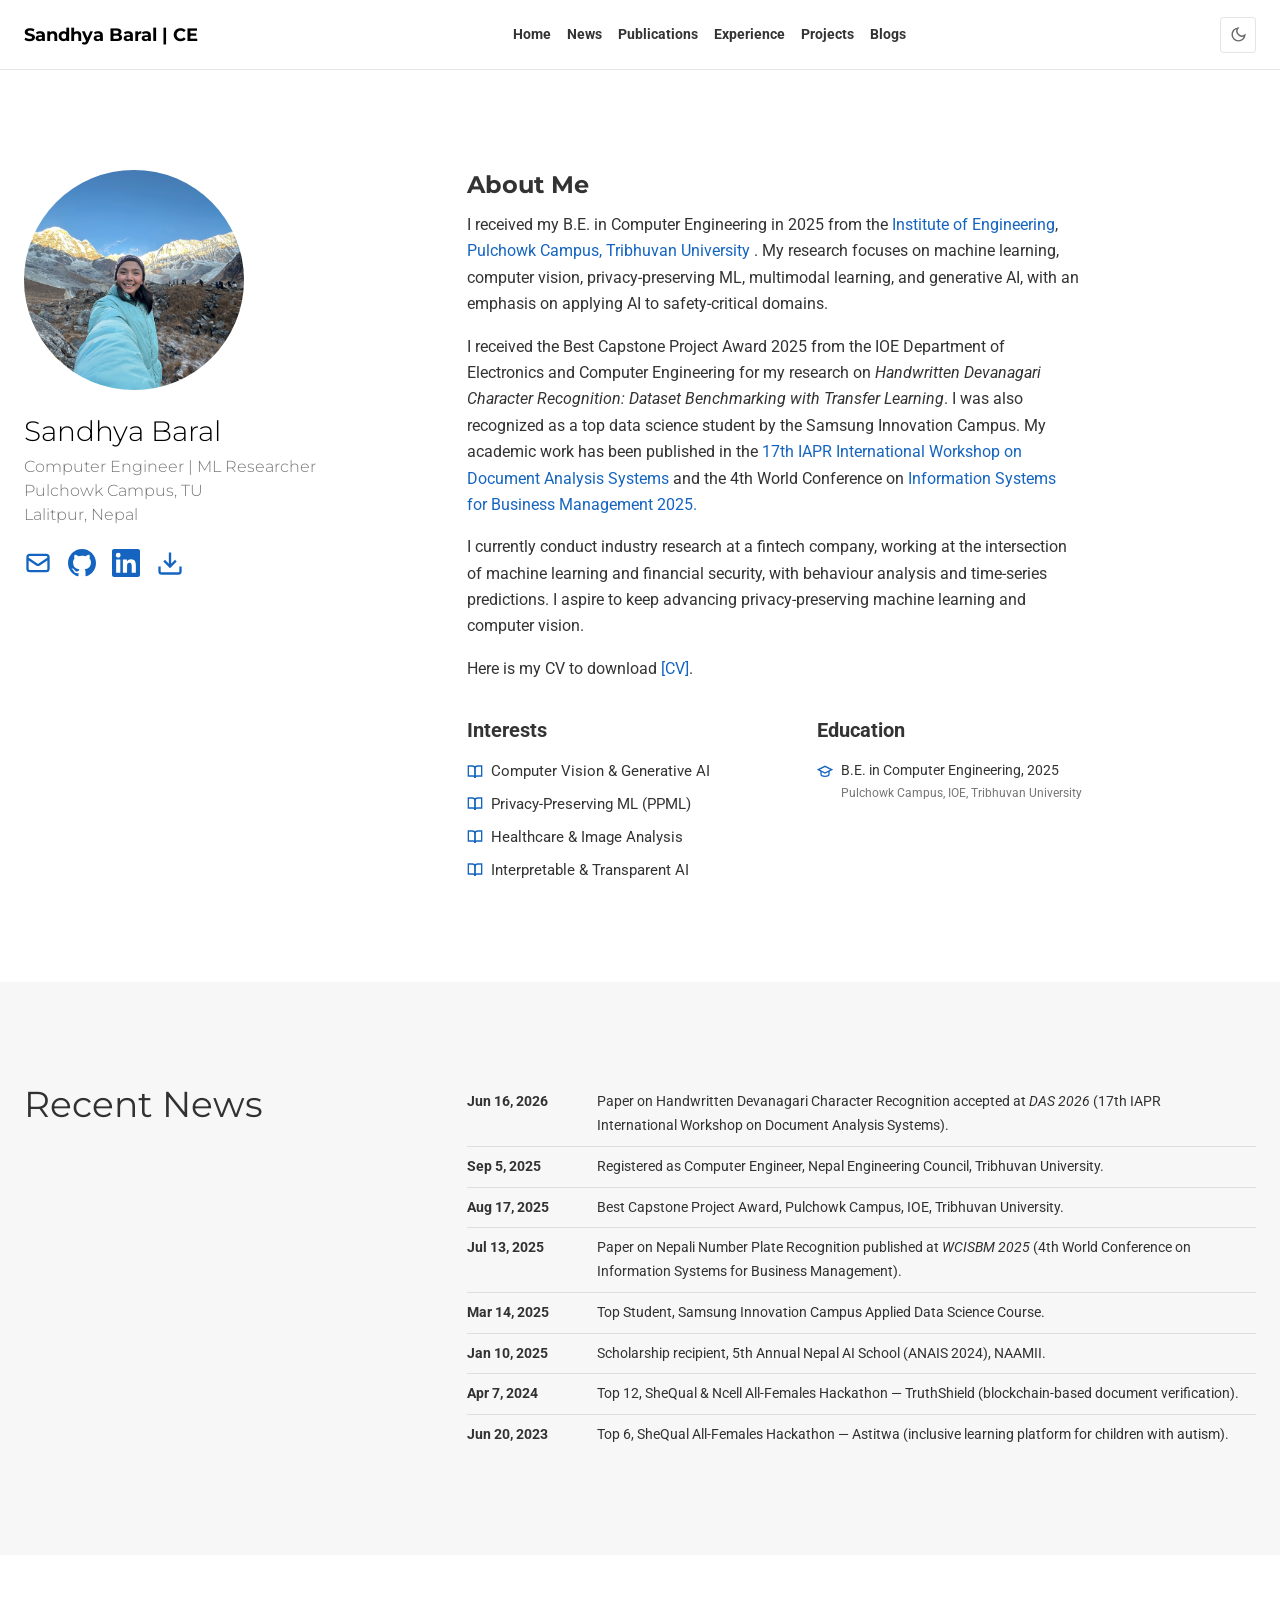
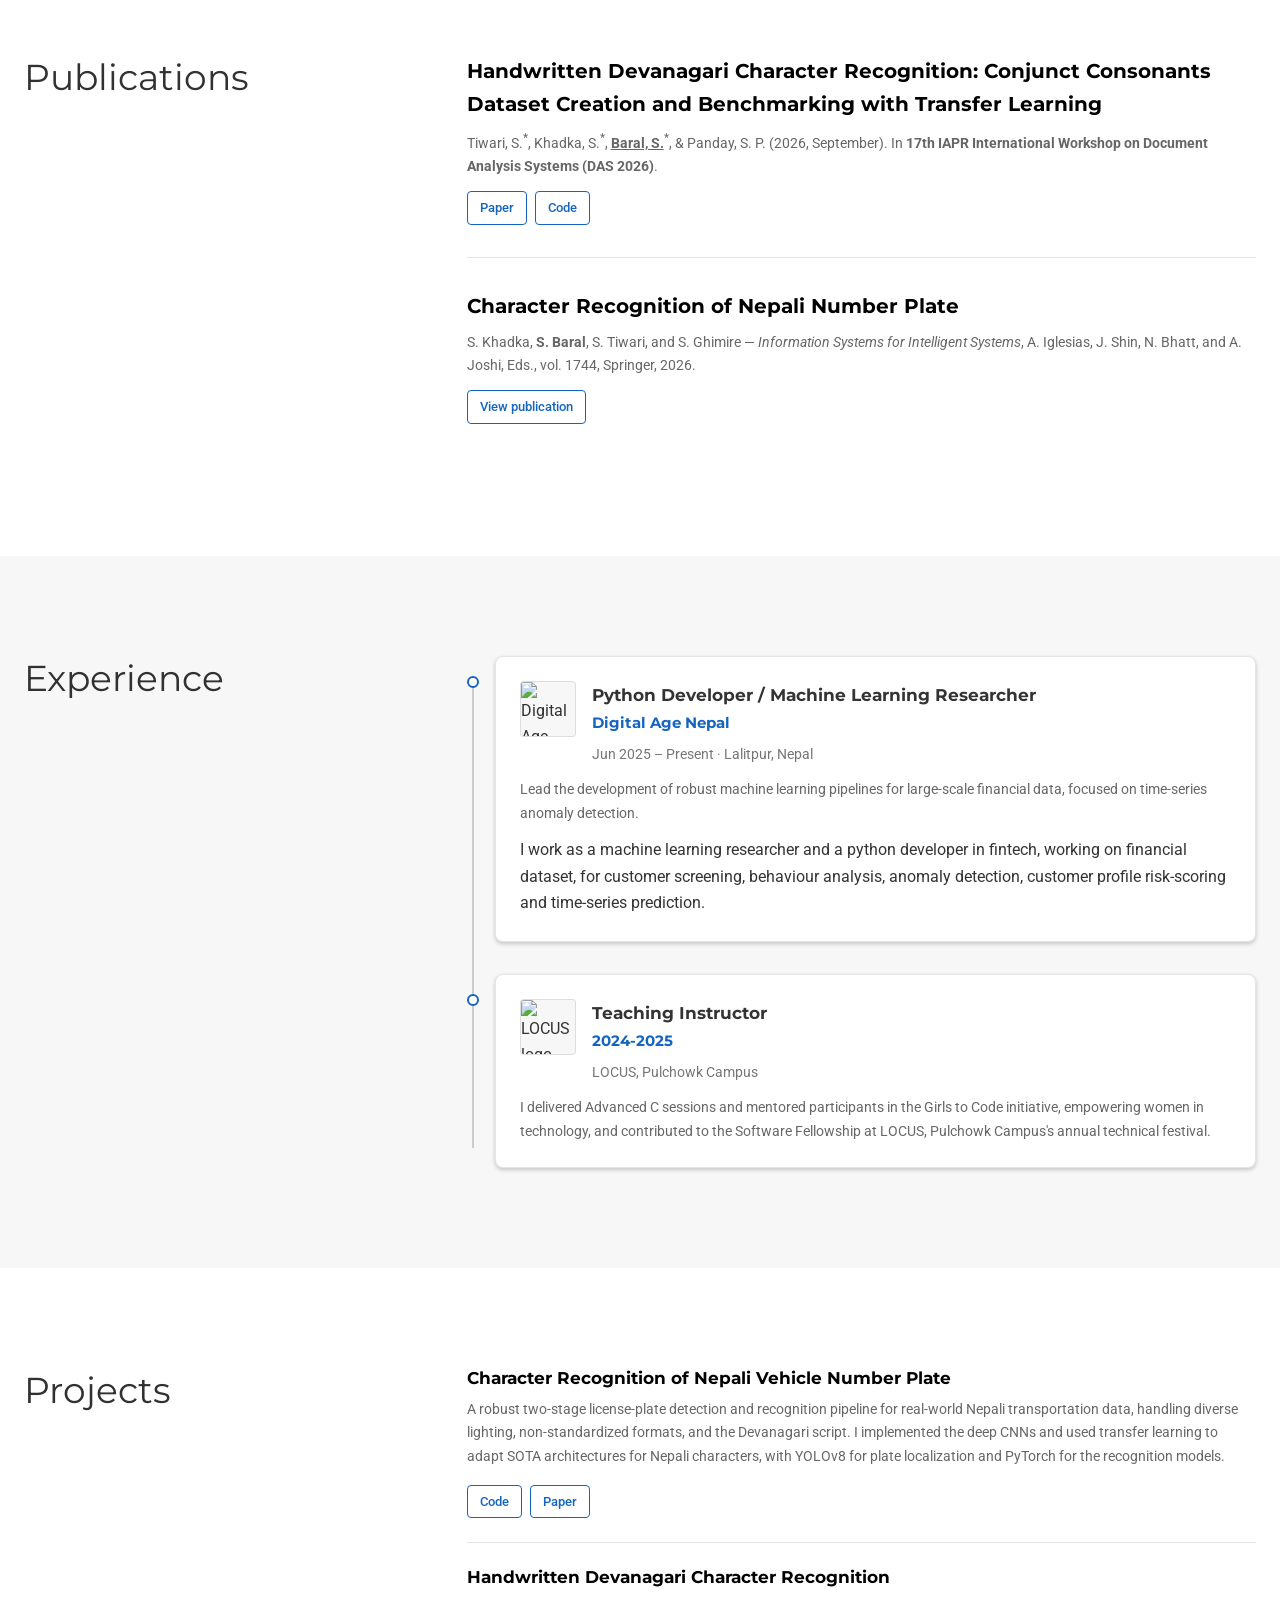
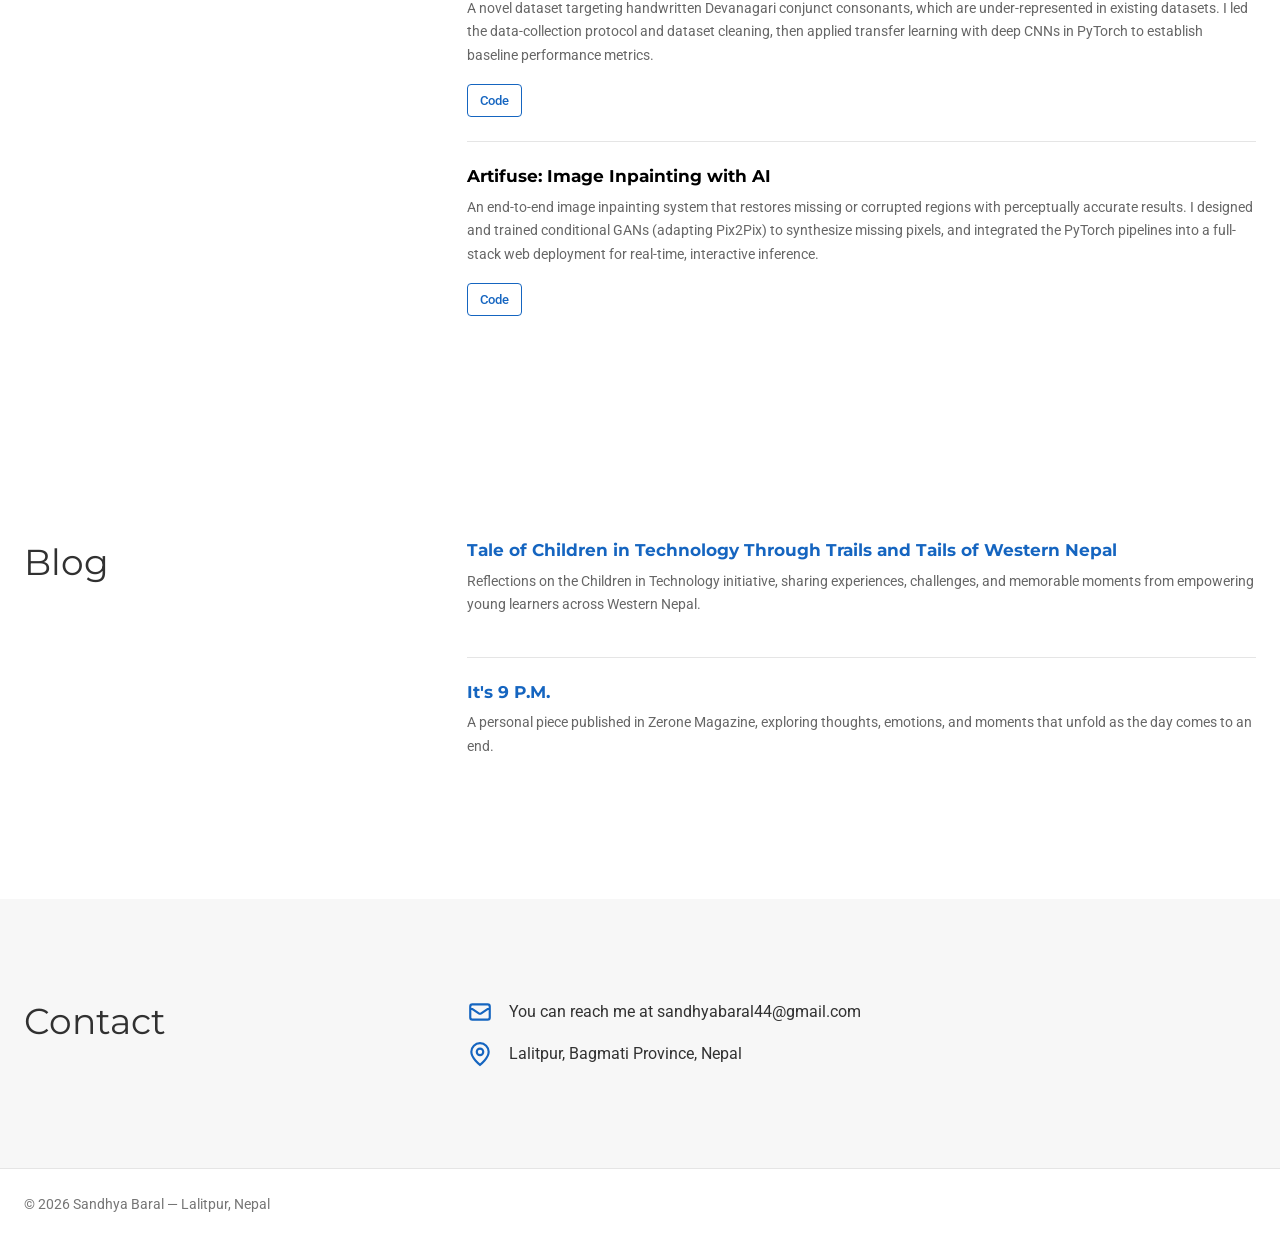
==== commit e8dc16d6: "Update title and modify navigation links" ====
--- a/website/index.html
+++ b/website/index.html
@@ -4,7 +4,7 @@
 <head>
   <meta charset="UTF-8" />
   <meta name="viewport" content="width=device-width, initial-scale=1.0" />
-  <title>Sandhya Baral — Personal Page</title>
+  <title>Sandhya Baral — CE</title>
   <meta name="description"
     content="Personal page of Sandhya Baral, Computer Engineer and Machine Learning Researcher." />
   <link rel="preconnect" href="https://fonts.googleapis.com" />
@@ -432,11 +432,11 @@
       <nav aria-label="Primary">
         <ul class="nav-links" id="nav-links">
           <li><a href="#about">Home</a></li>
-          <li><a href="#news">Recent News</a></li>
+          <li><a href="#news">News</a></li>
           <li><a href="#publications">Publications</a></li>
           <li><a href="#experience">Experience</a></li>
           <li><a href="#projects">Projects</a></li>
-          <li><a href="#committee">Committee Association</a></li>
+          <!-- <li><a href="#committee">Committee Association</a></li> -->
           <li><a href="#blogs">Blogs</a></li>
         </ul>
       </nav>
@@ -747,7 +747,7 @@
     </section>
 
     <!-- ===== COMMITTEE ENGAGEMENT ===== -->
-    <section class="band band-alt" id="committee">
+    <!-- <section class="band band-alt" id="committee">
       <div class="container">
         <div class="row">
           <div class="heading-col"><h2>Committee Engagement</h2></div>
@@ -777,7 +777,7 @@
           </div>
         </div>
       </div>
-    </section>
+    </section> -->
 
     <!-- ===== BLOGS ===== -->
     <section class="band" id="blogs">
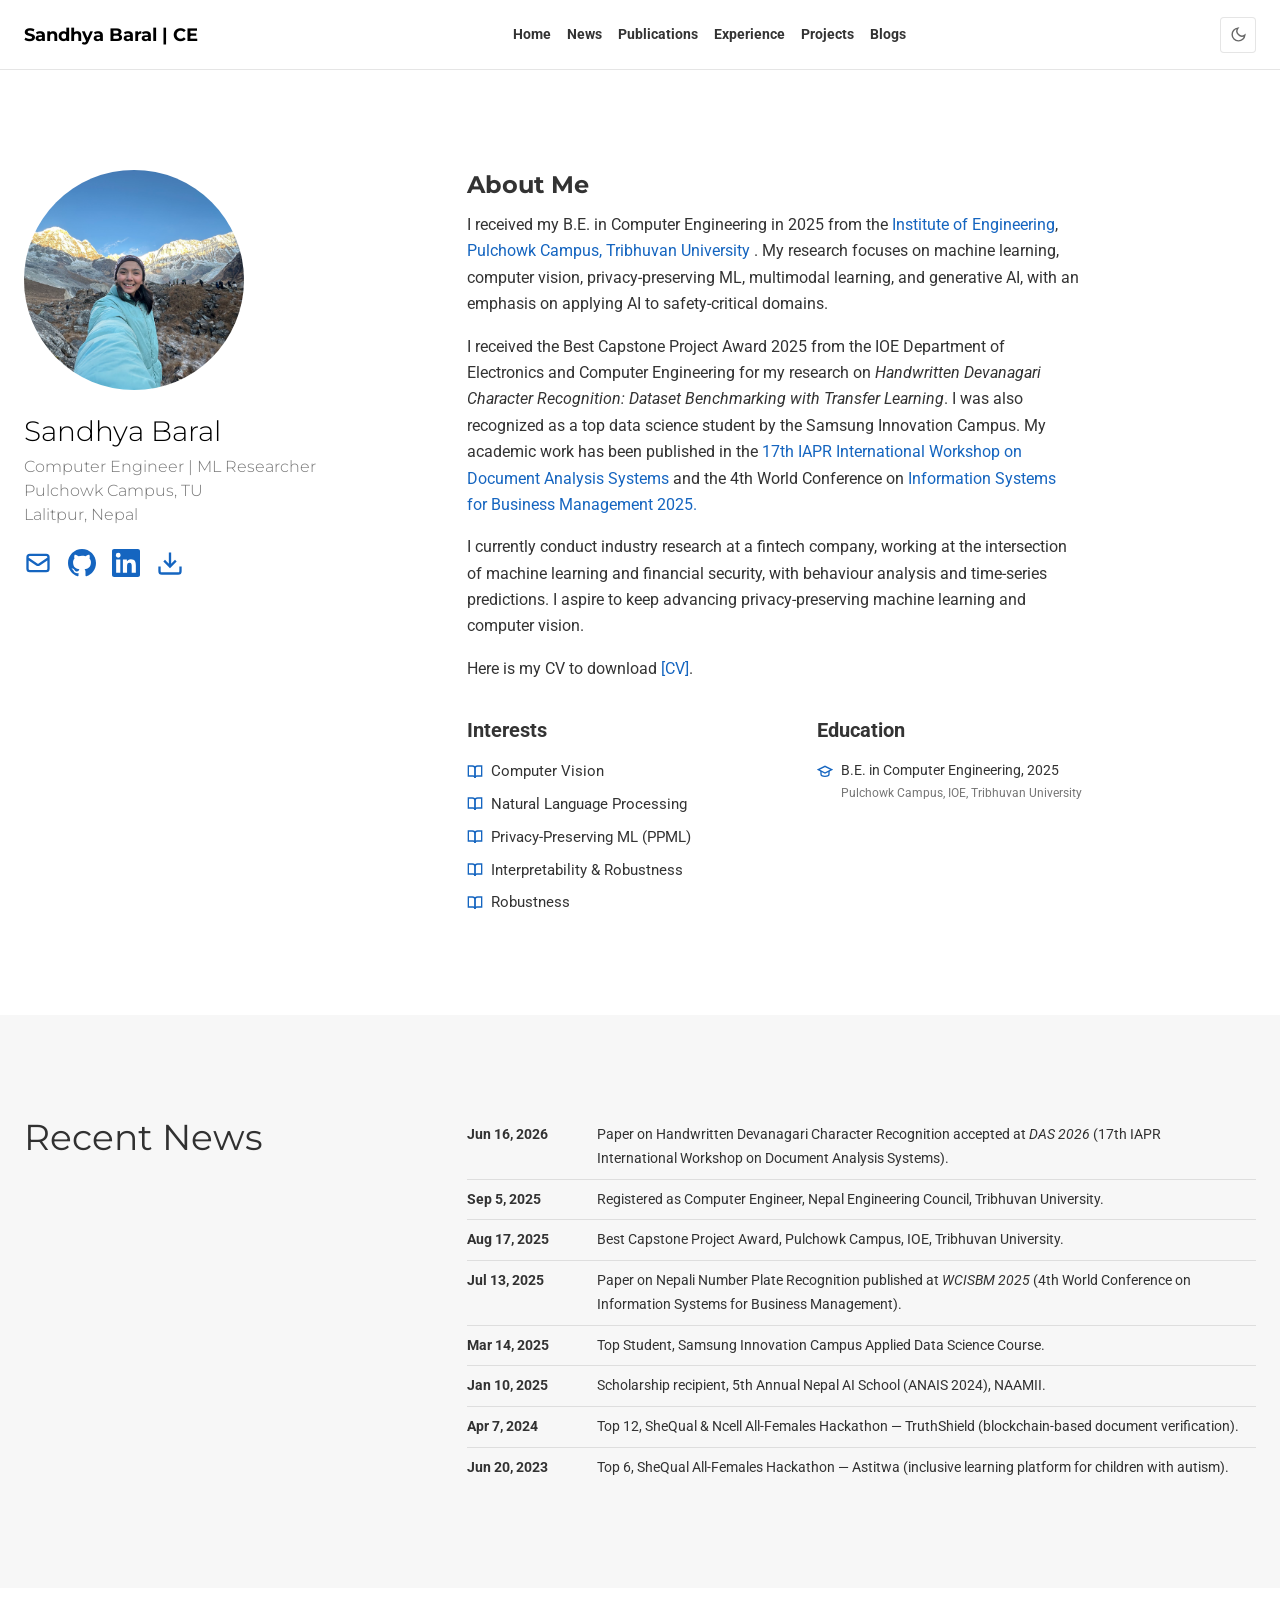
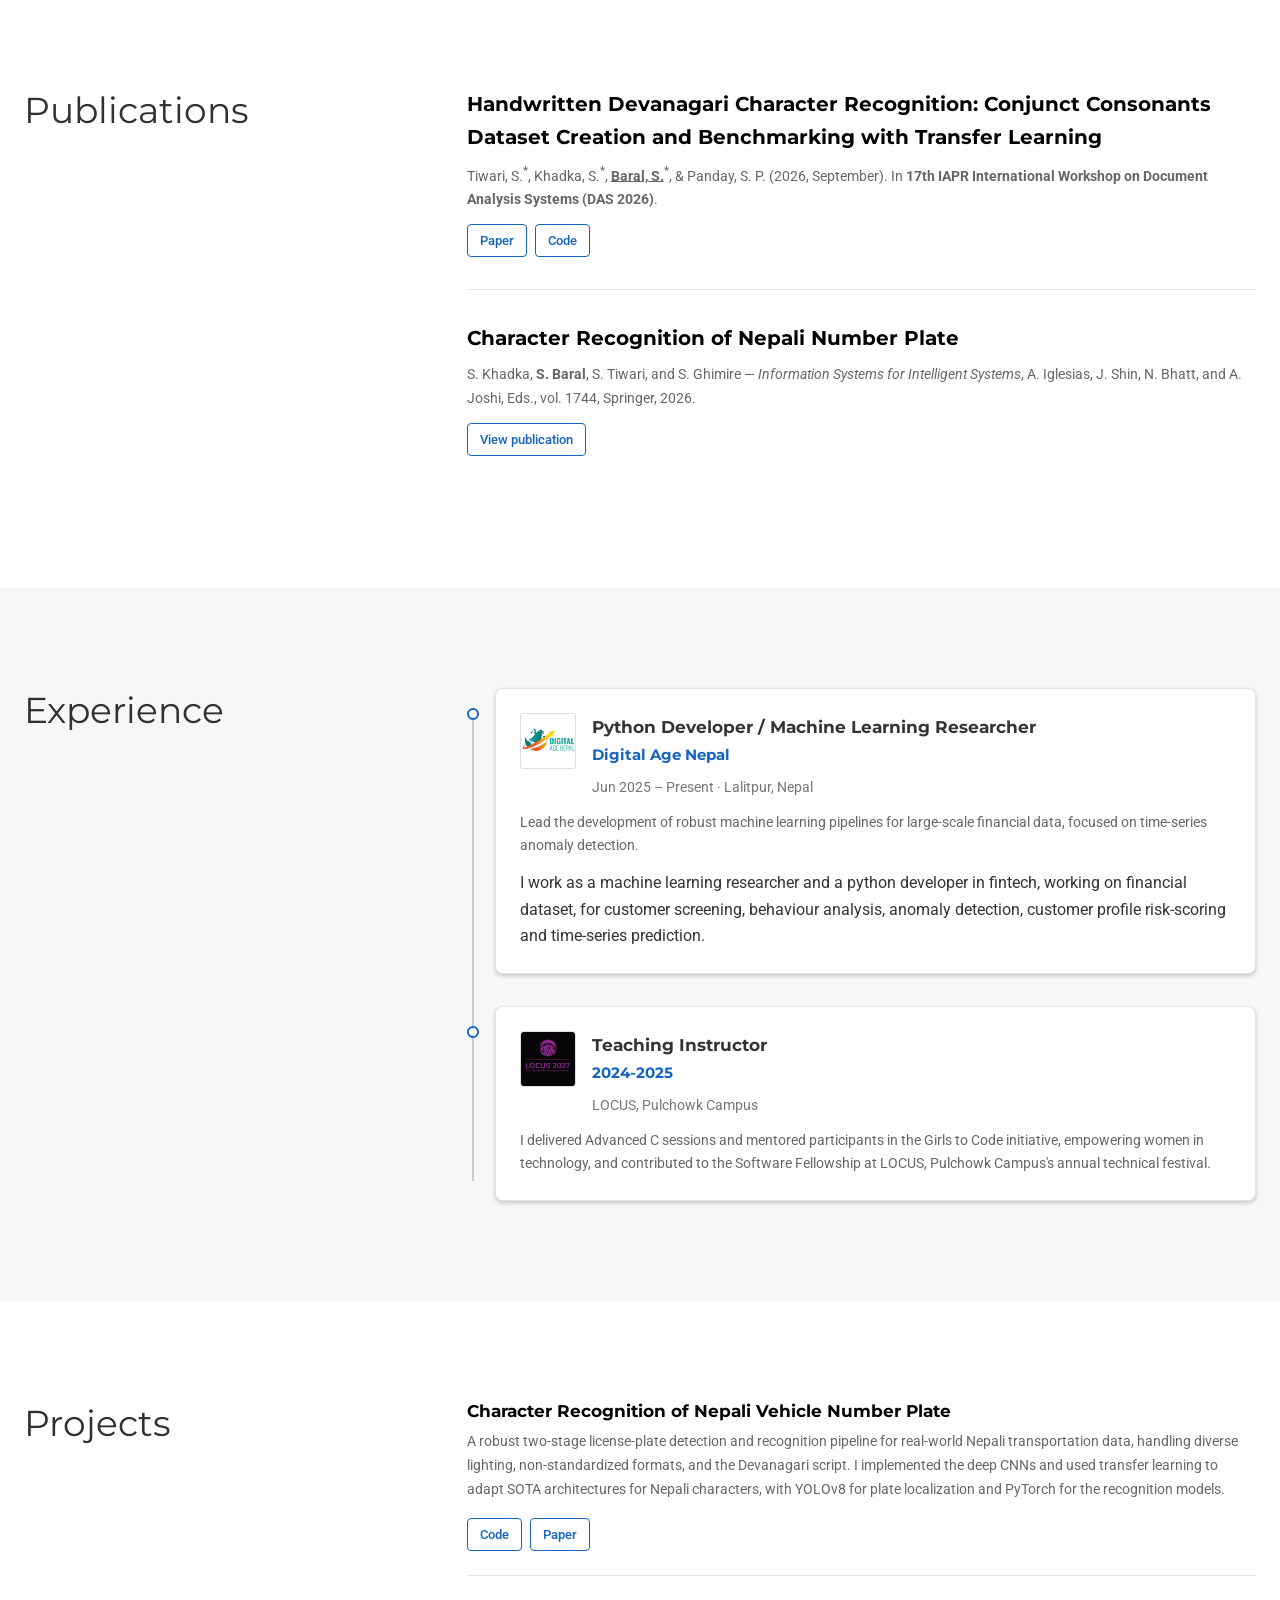
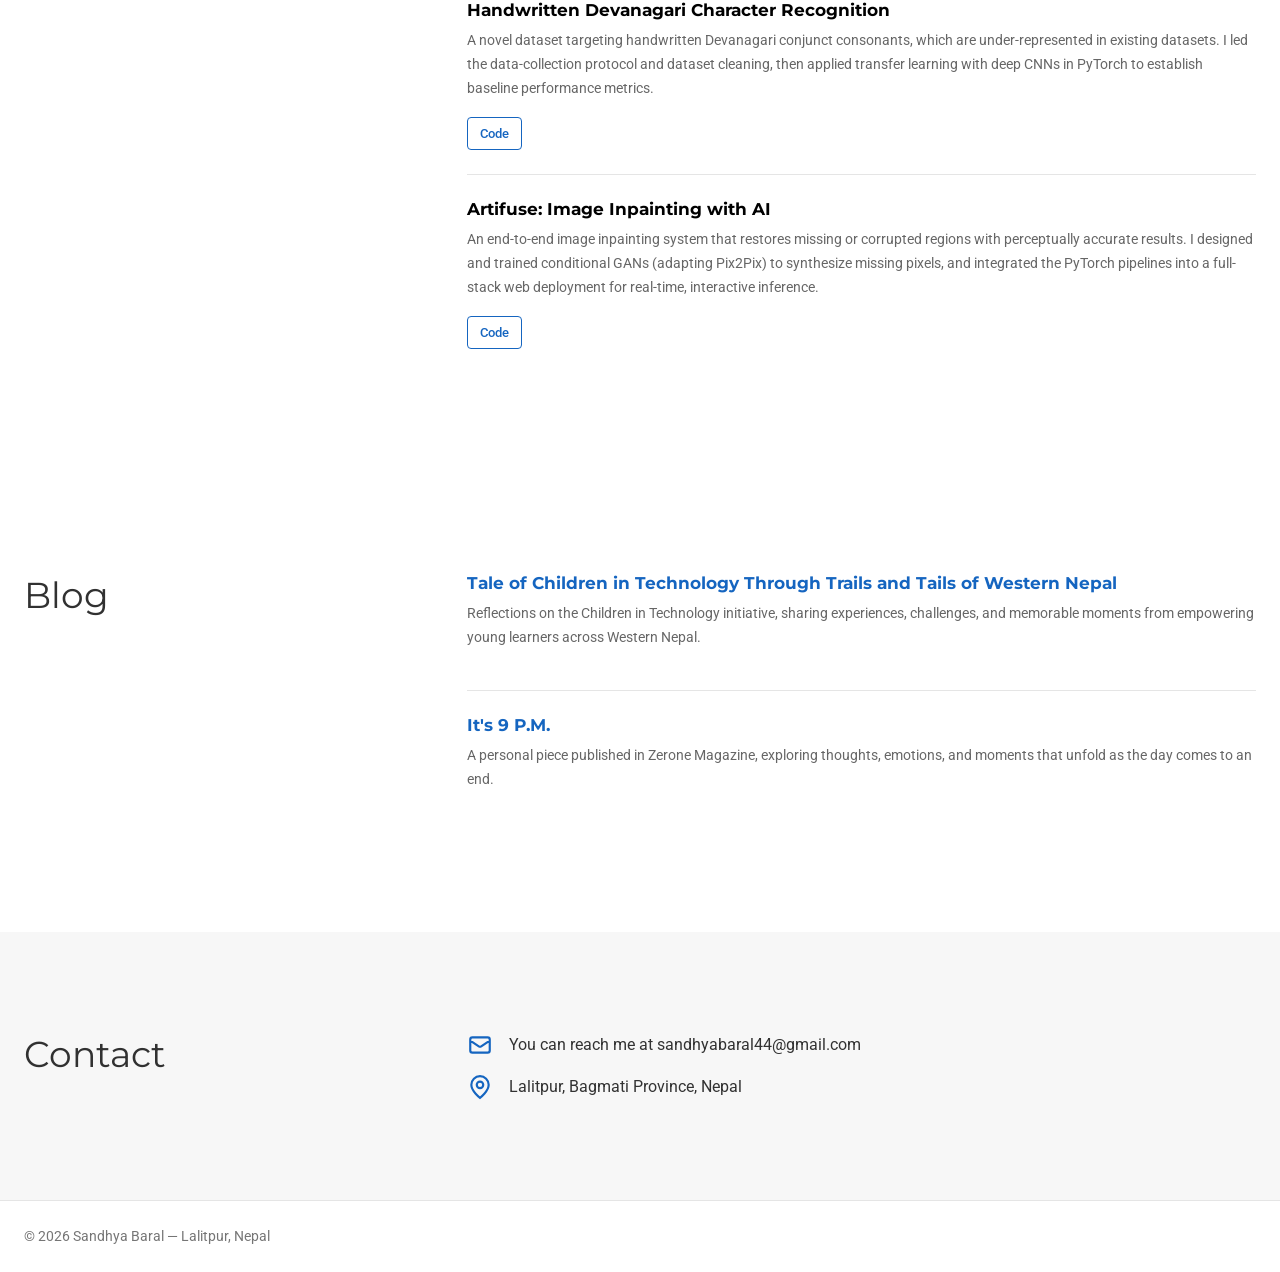
==== commit fd13d4a3: "Update interests and image paths in index.html" ====
--- a/website/index.html
+++ b/website/index.html
@@ -516,19 +516,23 @@
                 <ul class="interests-list">
                   <li>
                     <svg viewBox="0 0 24 24" fill="none" stroke="currentColor" stroke-width="2"><path d="M2 3h6a4 4 0 0 1 4 4v14a3 3 0 0 0-3-3H2z"/><path d="M22 3h-6a4 4 0 0 0-4 4v14a3 3 0 0 1 3-3h7z"/></svg>
-                    Computer Vision &amp; Generative AI
+                    Computer Vision 
+                  </li>
+                    <li>
+                    <svg viewBox="0 0 24 24" fill="none" stroke="currentColor" stroke-width="2"><path d="M2 3h6a4 4 0 0 1 4 4v14a3 3 0 0 0-3-3H2z"/><path d="M22 3h-6a4 4 0 0 0-4 4v14a3 3 0 0 1 3-3h7z"/></svg>
+                   Natural Language Processing
                   </li>
                   <li>
                     <svg viewBox="0 0 24 24" fill="none" stroke="currentColor" stroke-width="2"><path d="M2 3h6a4 4 0 0 1 4 4v14a3 3 0 0 0-3-3H2z"/><path d="M22 3h-6a4 4 0 0 0-4 4v14a3 3 0 0 1 3-3h7z"/></svg>
-                    Privacy-Preserving ML (PPML)
+                     Privacy-Preserving ML (PPML)
                   </li>
                   <li>
                     <svg viewBox="0 0 24 24" fill="none" stroke="currentColor" stroke-width="2"><path d="M2 3h6a4 4 0 0 1 4 4v14a3 3 0 0 0-3-3H2z"/><path d="M22 3h-6a4 4 0 0 0-4 4v14a3 3 0 0 1 3-3h7z"/></svg>
-                    Healthcare &amp; Image Analysis
+                    Interpretability &amp; Robustness
                   </li>
                   <li>
                     <svg viewBox="0 0 24 24" fill="none" stroke="currentColor" stroke-width="2"><path d="M2 3h6a4 4 0 0 1 4 4v14a3 3 0 0 0-3-3H2z"/><path d="M22 3h-6a4 4 0 0 0-4 4v14a3 3 0 0 1 3-3h7z"/></svg>
-                    Interpretable &amp; Transparent AI
+                   Robustness
                   </li>
                 </ul>
               </div>
@@ -646,7 +650,7 @@
                 <div class="exp-card">
                   <div class="exp-header">
                     <div class="exp-logo">
-                      <img src="website/{css,images,pages}/images/digitalage.jpeg" alt="Digital Age Nepal logo" width="56" height="56" loading="lazy" />
+                      <img src="{css,images,pages}/images/digitalage.jpeg" alt="Digital Age Nepal logo" width="56" height="56" loading="lazy" />
                     </div>
                     <div class="exp-header-text">
                       <p class="exp-title">Python Developer / Machine Learning Researcher</p>
@@ -684,7 +688,7 @@
                 <div class="exp-card">
                   <div class="exp-header">
                     <div class="exp-logo">
-                      <img src="website/{css,images,pages}/images/locus.jpeg" alt="LOCUS logo" width="56" height="56" loading="lazy" />
+                      <img src="{css,images,pages}/images/locus.jpeg" alt="LOCUS logo" width="56" height="56" loading="lazy" />
                     </div>
                     <div class="exp-header-text">
                       <p class="exp-title">Teaching Instructor </p>
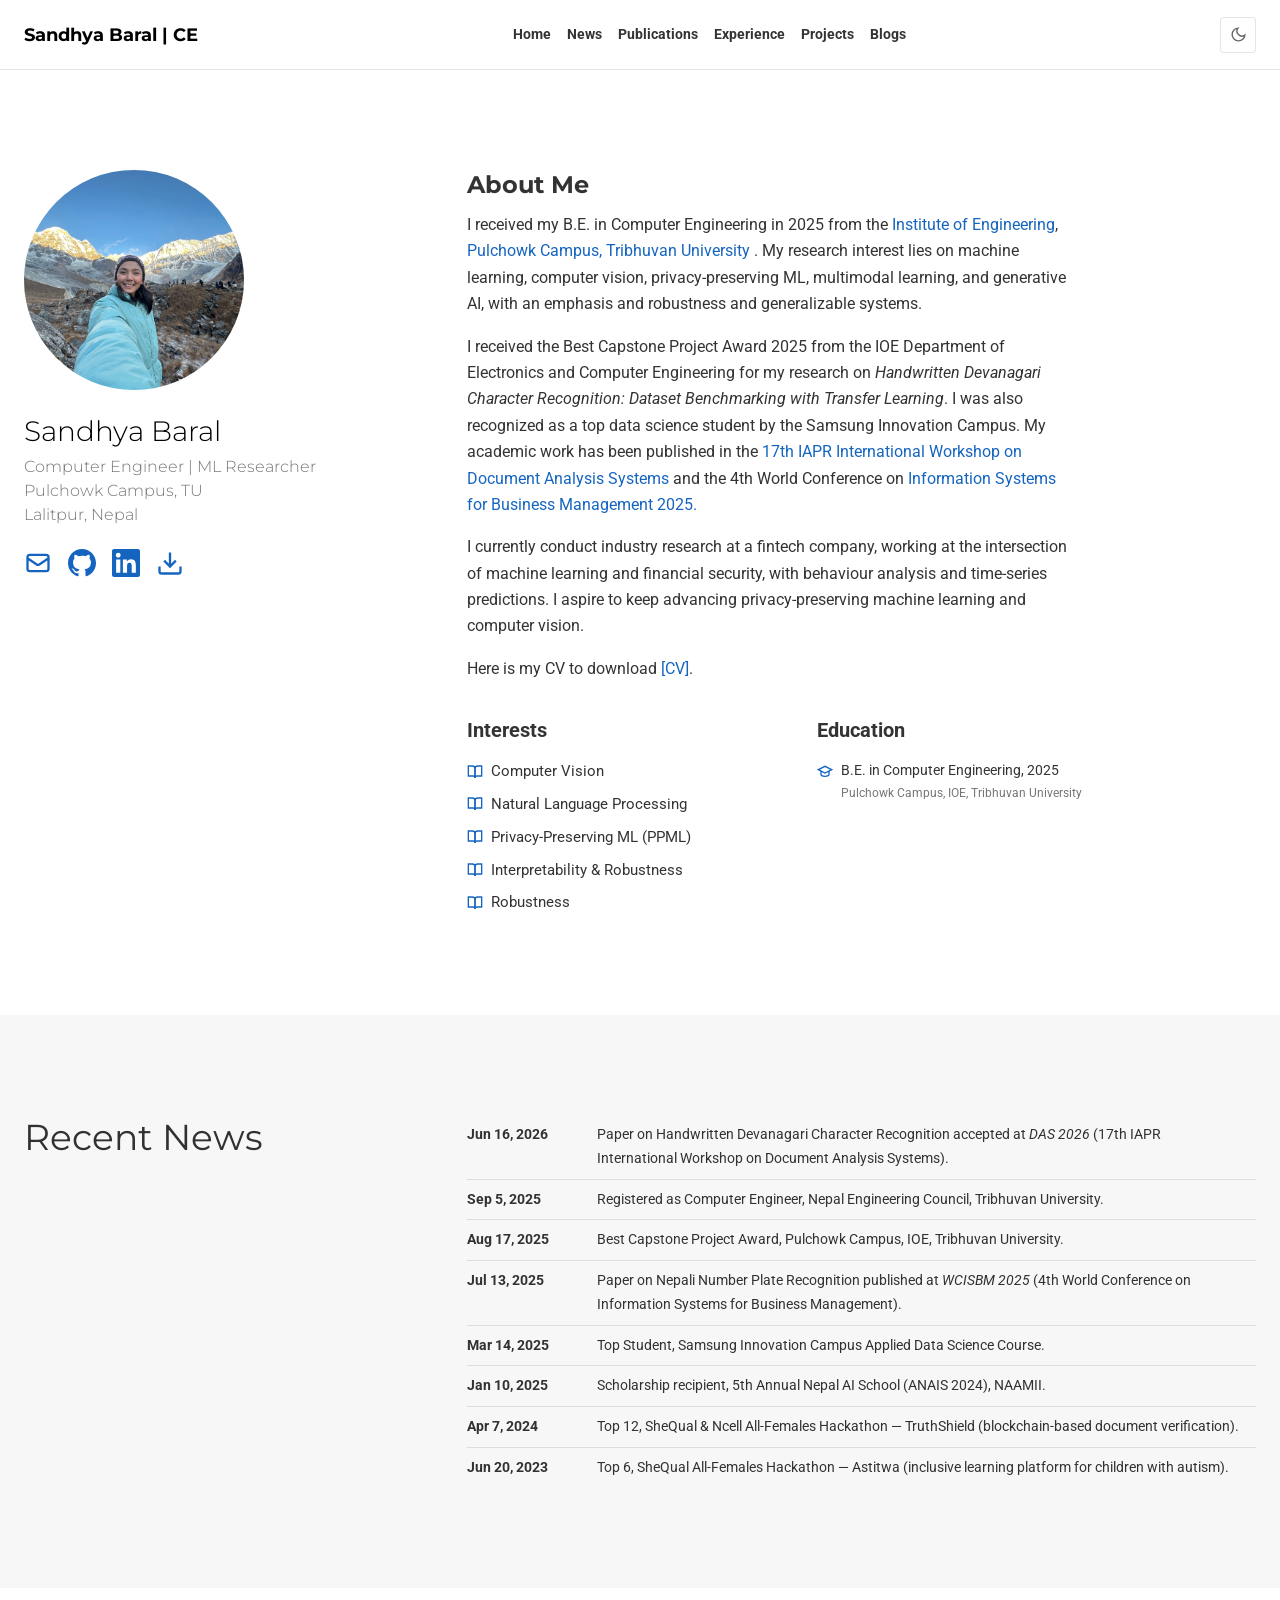
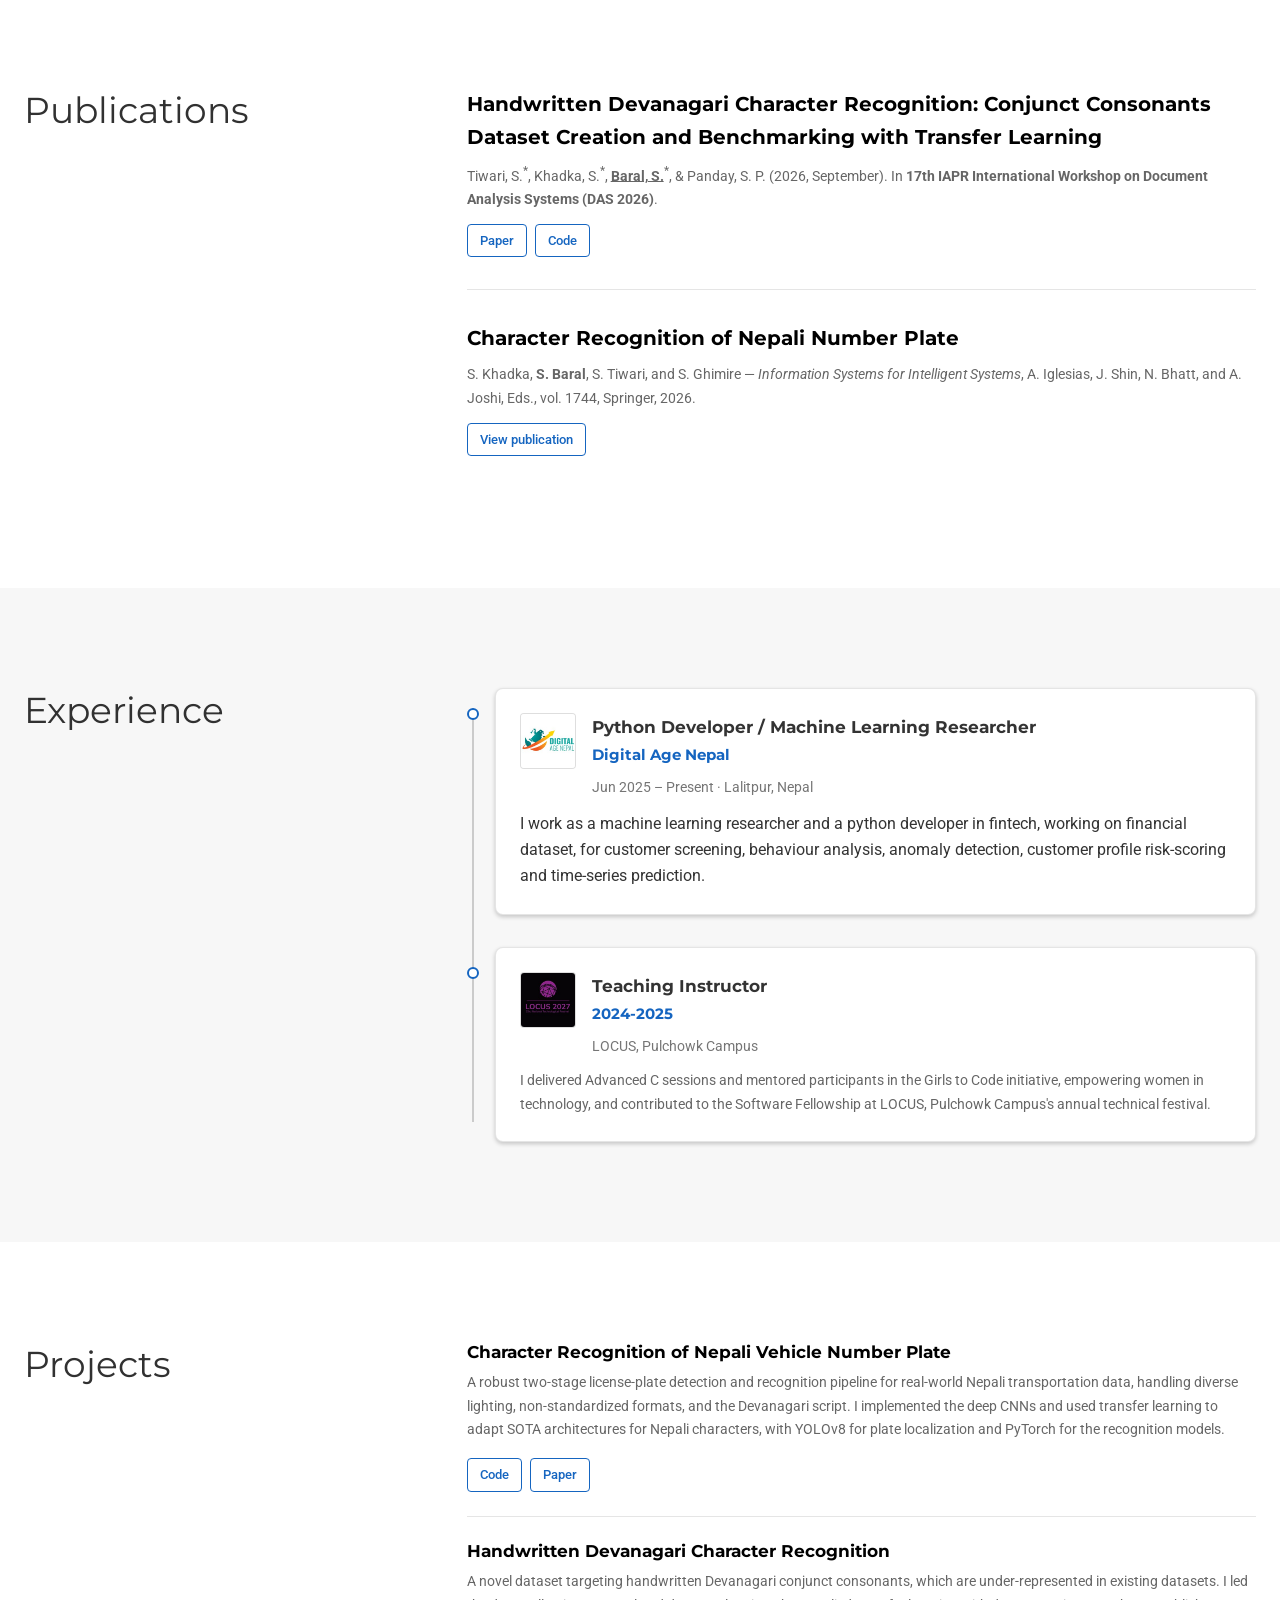
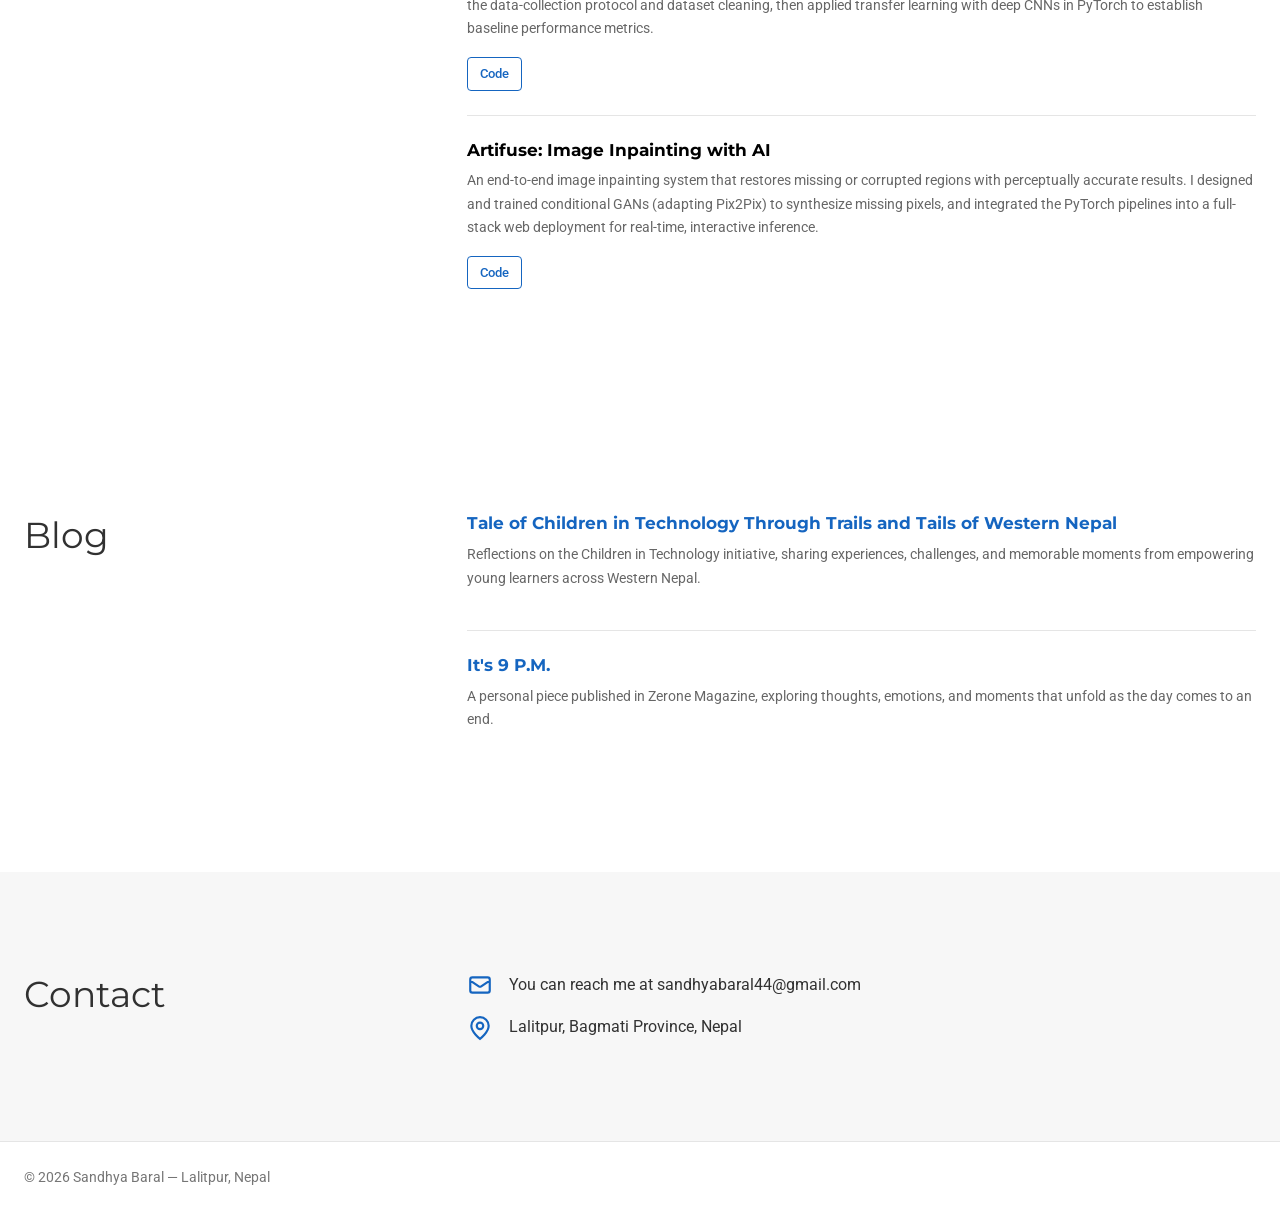
==== commit 5b884f9b: "Update index.html" ====
--- a/website/index.html
+++ b/website/index.html
@@ -494,9 +494,8 @@
             <h2>About Me</h2>
             <div class="prose">
               <p>I received my B.E. in Computer Engineering in 2025 from the <a href="https://ioe.tu.edu.np/" target="_blank" rel=""noopener>Institute of Engineering</a>, <a href="https://pcampus.edu.np/" target="_blank" rel=""noopener>Pulchowk Campus, Tribhuvan University</a> 
-                . My research focuses on machine learning, computer vision,
-                privacy-preserving ML, multimodal learning, and generative AI, with an emphasis on applying AI to
-                safety-critical domains.</p>
+                . My research interest lies on machine learning, computer vision,
+                privacy-preserving ML, multimodal learning, and generative AI, with an emphasis and robustness and generalizable systems.</p>
               <p>I received the Best Capstone Project Award 2025 from the IOE Department of Electronics and Computer
                 Engineering for my research on <em>Handwritten Devanagari Character Recognition: Dataset Benchmarking
                   with Transfer Learning</em>. I was also recognized as a top data science student by the Samsung
@@ -658,8 +657,6 @@
                       <p class="exp-meta">Jun 2025 – Present &middot; Lalitpur, Nepal</p>
                     </div>
                   </div>
-                  <p class="exp-desc">Lead the development of robust machine learning pipelines for large-scale
-                    financial data, focused on time-series anomaly detection.</p>
                   <ul class="bullets">
                     I work as a machine learning researcher and a python developer in fintech, working on financial dataset, for customer screening, behaviour analysis, anomaly detection,
                     customer profile risk-scoring and time-series prediction.
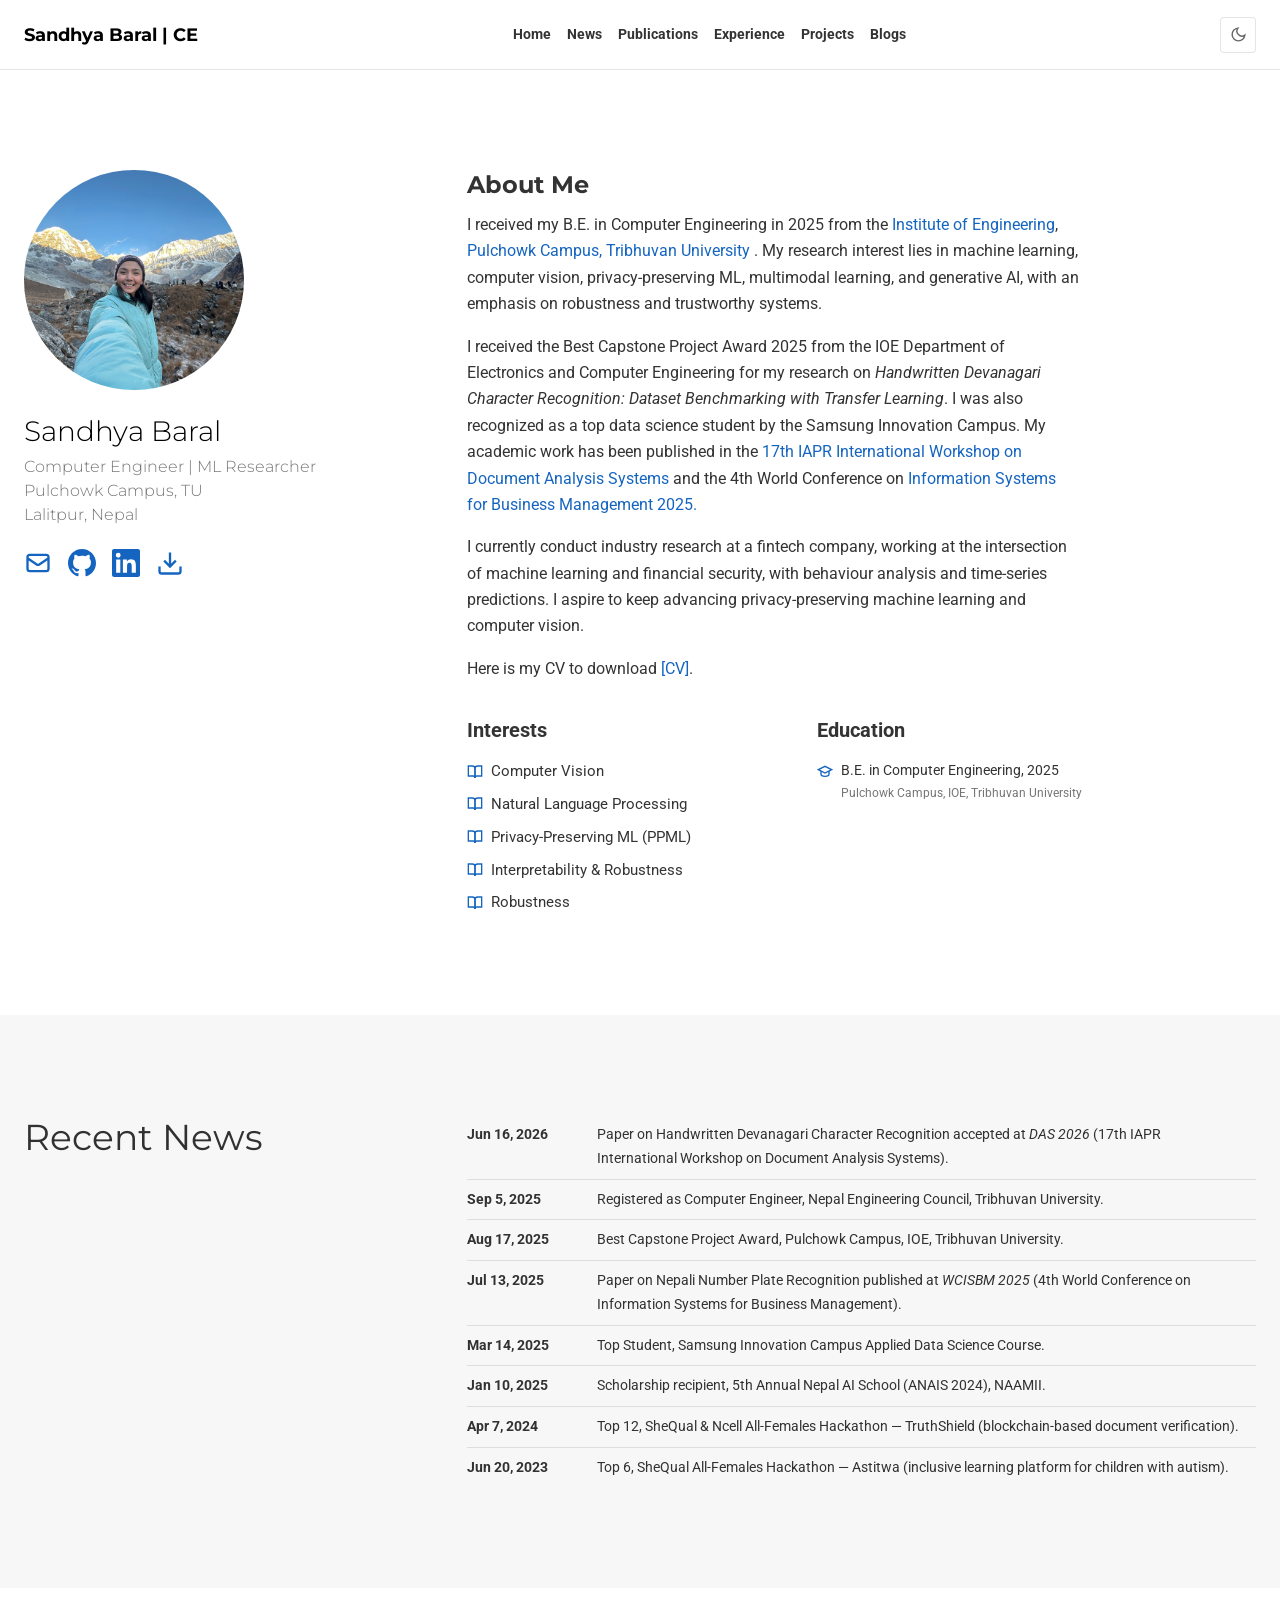
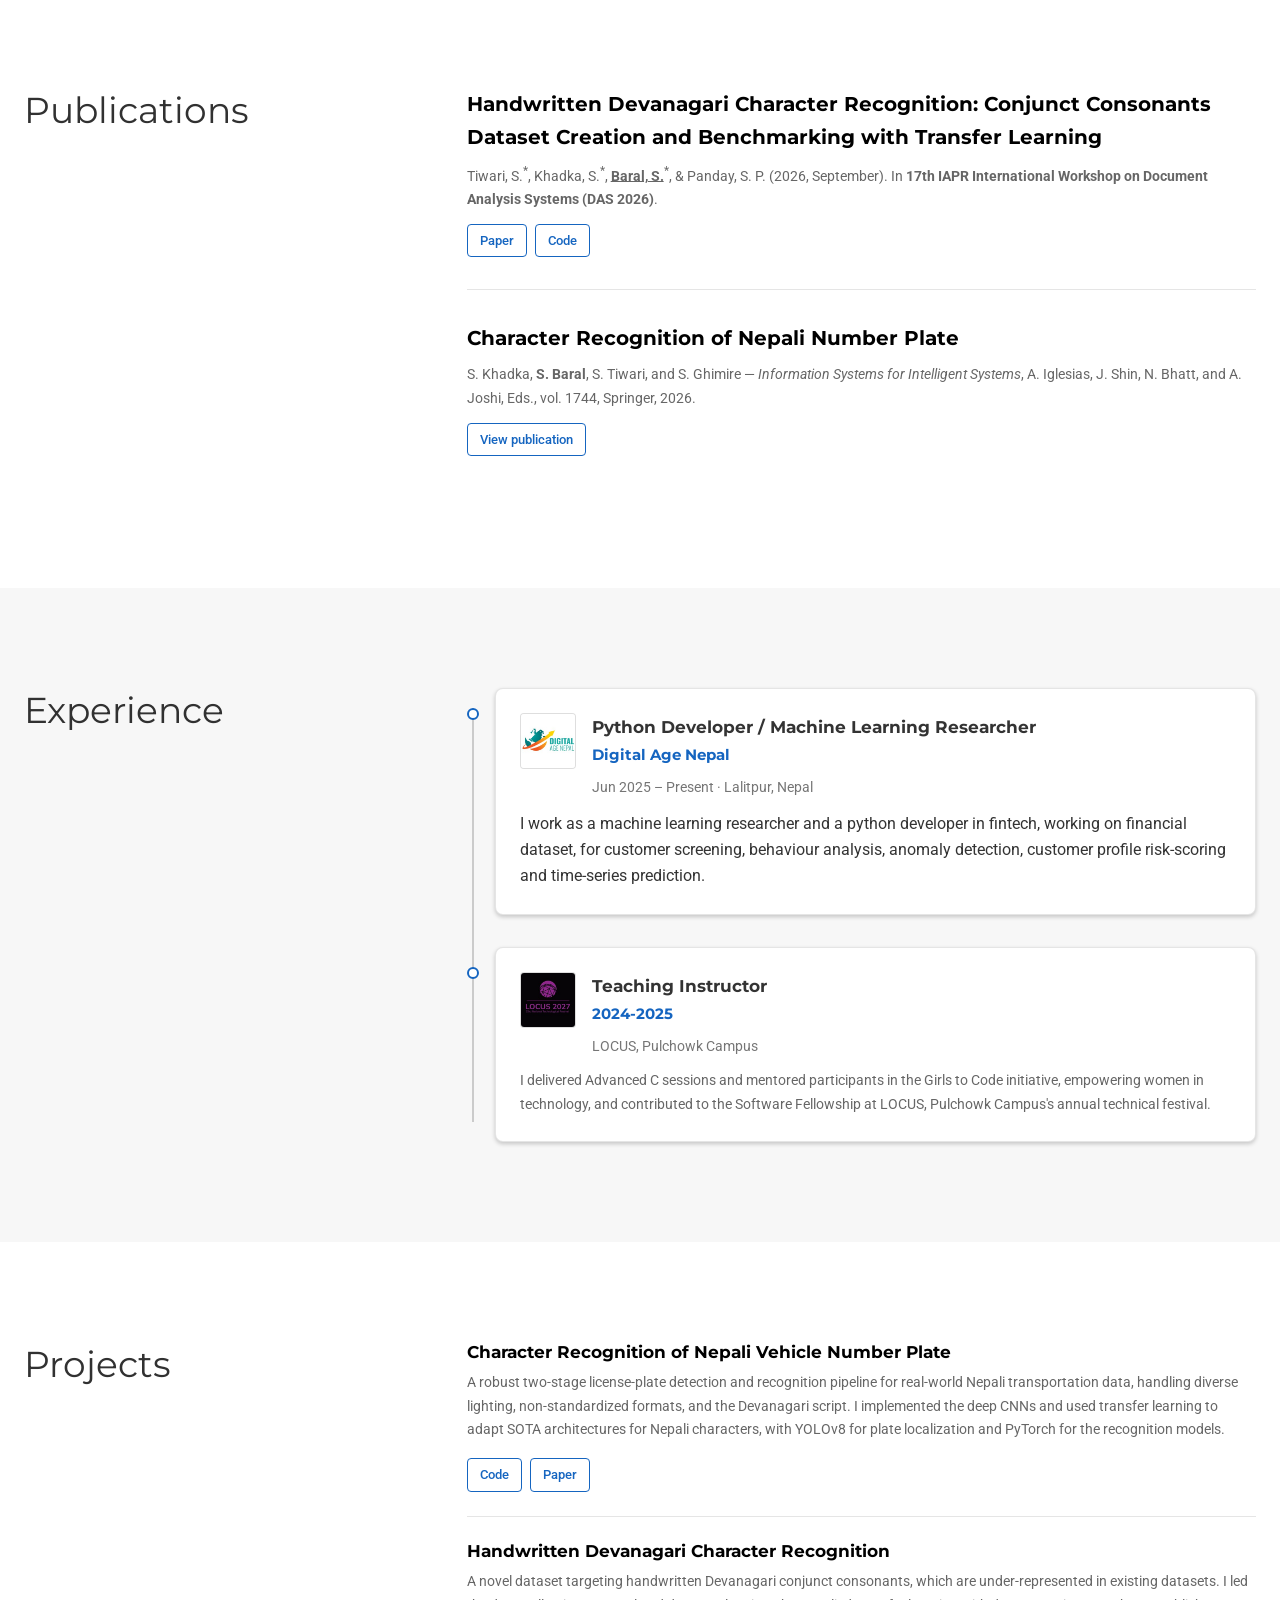
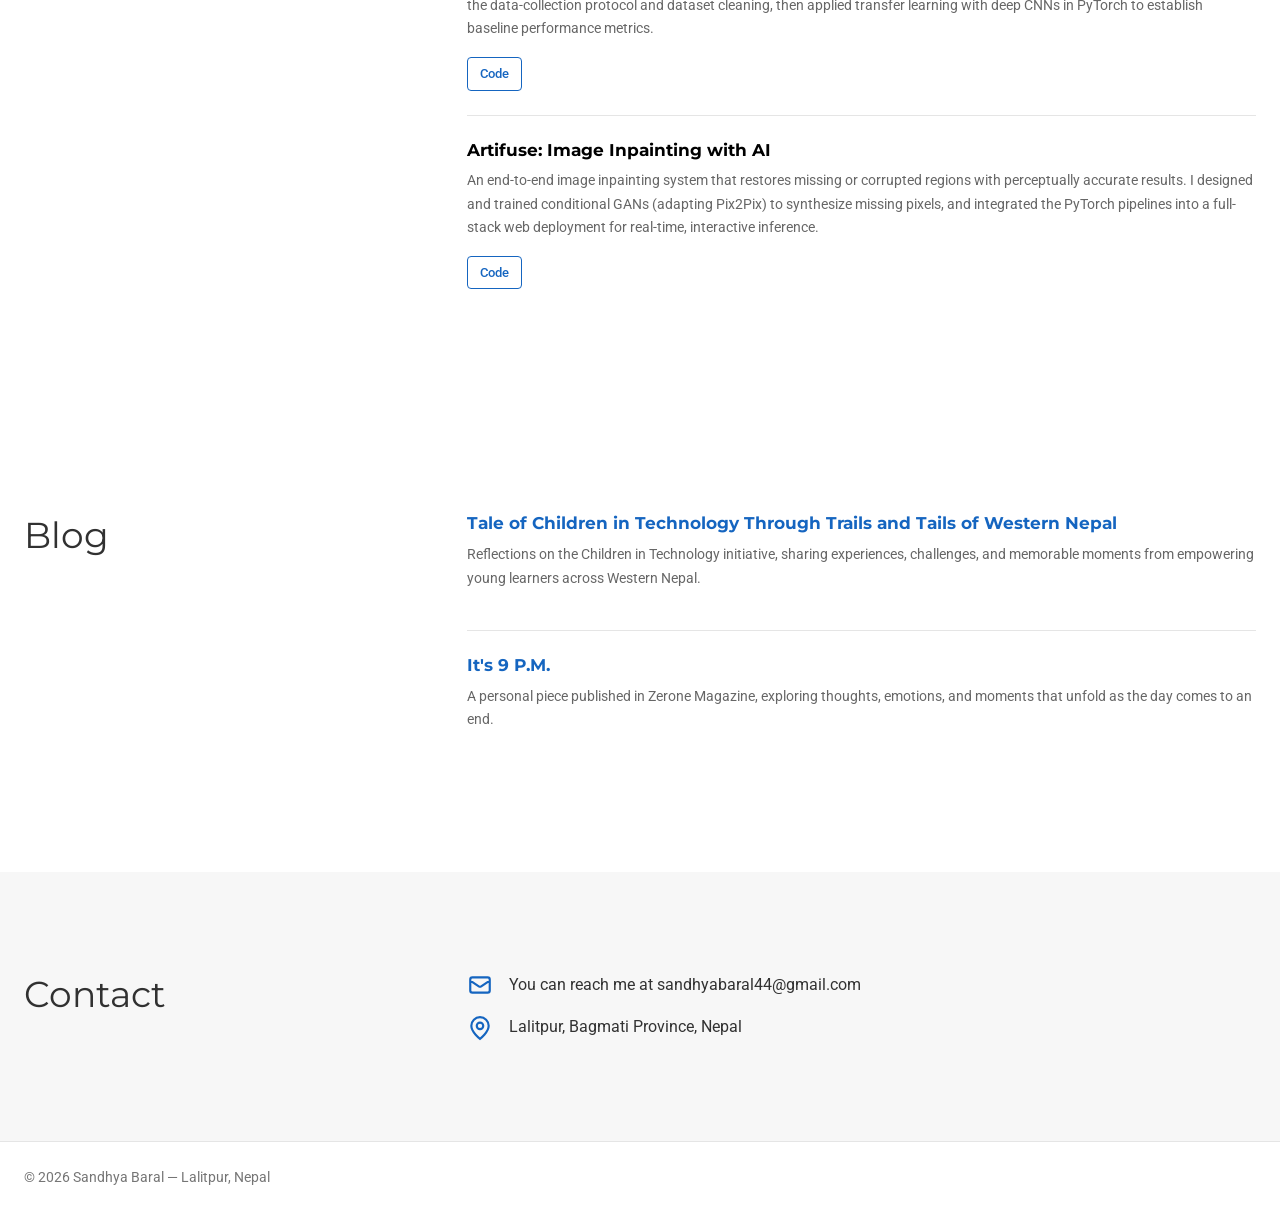
==== commit 016dbcd8: "Refine research interests description in index.html Corrected grammatical errors and improved clarit" ====
--- a/website/index.html
+++ b/website/index.html
@@ -494,8 +494,8 @@
             <h2>About Me</h2>
             <div class="prose">
               <p>I received my B.E. in Computer Engineering in 2025 from the <a href="https://ioe.tu.edu.np/" target="_blank" rel=""noopener>Institute of Engineering</a>, <a href="https://pcampus.edu.np/" target="_blank" rel=""noopener>Pulchowk Campus, Tribhuvan University</a> 
-                . My research interest lies on machine learning, computer vision,
-                privacy-preserving ML, multimodal learning, and generative AI, with an emphasis and robustness and generalizable systems.</p>
+                . My research interest lies in machine learning, computer vision,
+                privacy-preserving ML, multimodal learning, and generative AI, with an emphasis on robustness and trustworthy systems.</p>
               <p>I received the Best Capstone Project Award 2025 from the IOE Department of Electronics and Computer
                 Engineering for my research on <em>Handwritten Devanagari Character Recognition: Dataset Benchmarking
                   with Transfer Learning</em>. I was also recognized as a top data science student by the Samsung
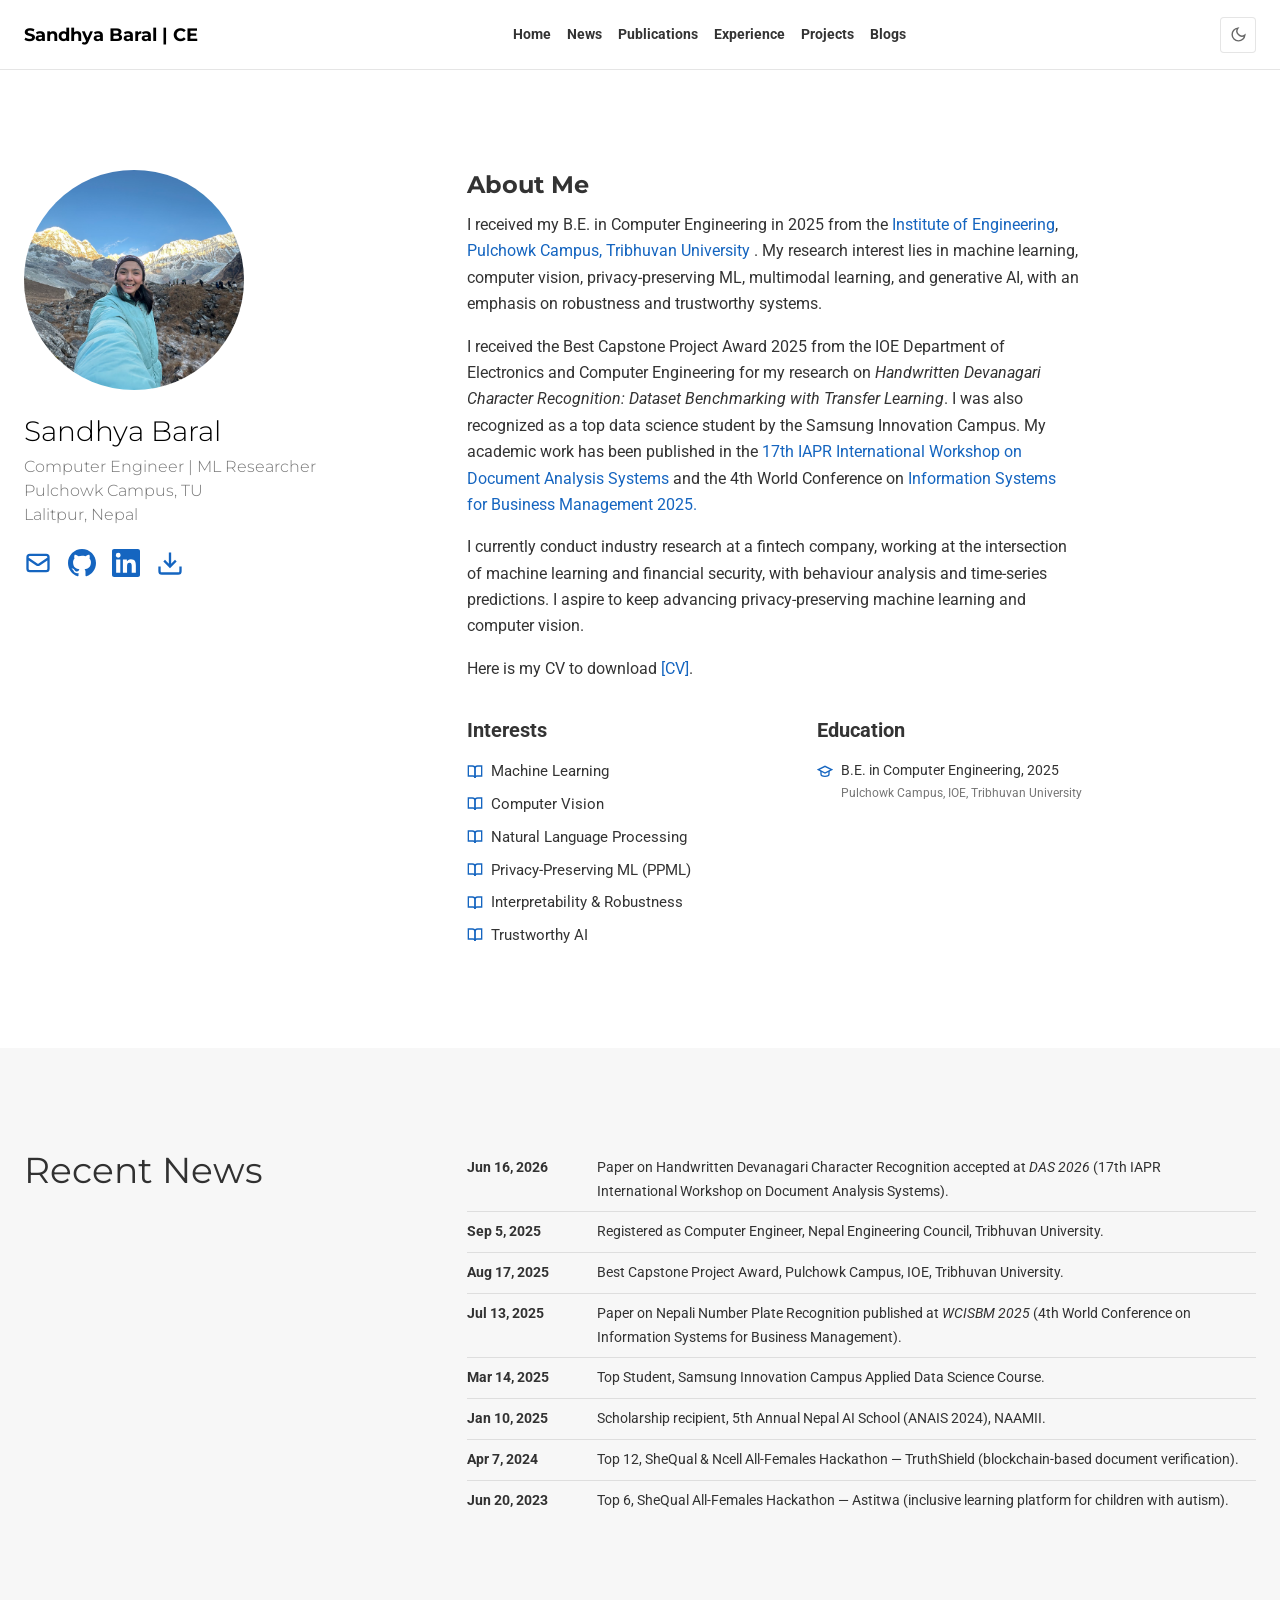
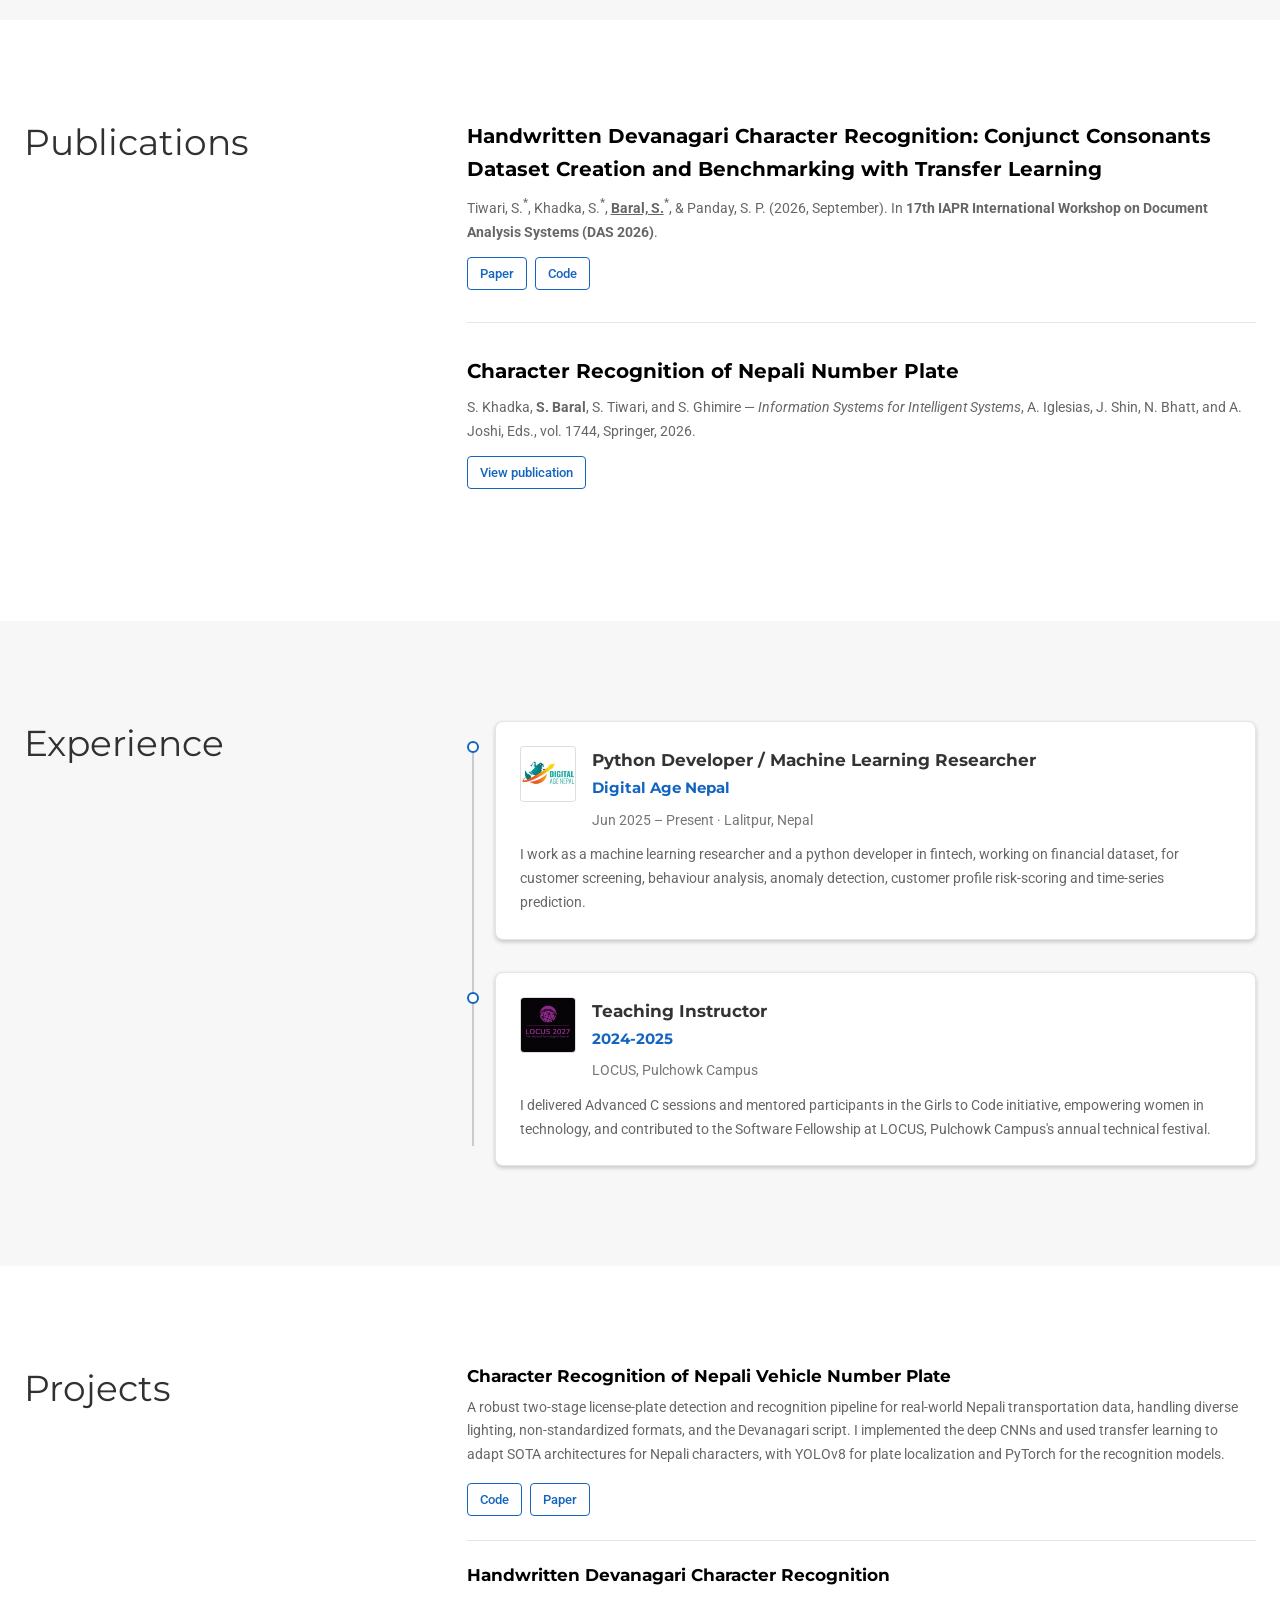
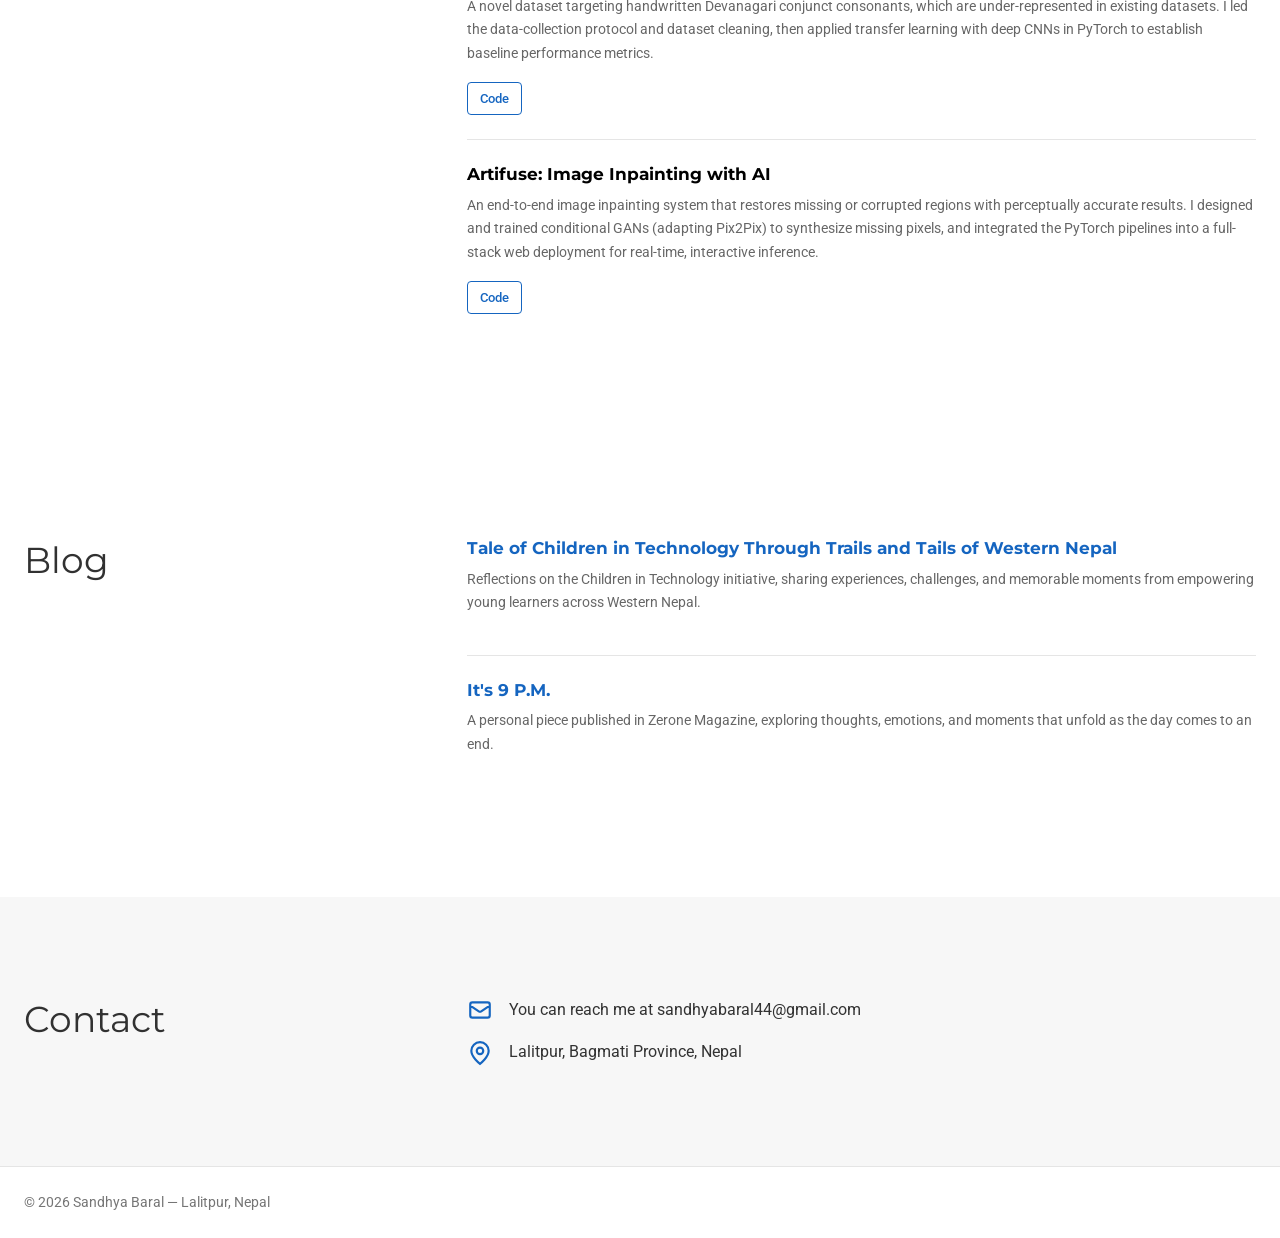
==== commit 5e4fcca5: "Revise interests and experience details in index.html Updated interests section with new topics and " ====
--- a/website/index.html
+++ b/website/index.html
@@ -513,6 +513,10 @@
               <div>
                 <p class="section-subheading">Interests</p>
                 <ul class="interests-list">
+                <li>
+                    <svg viewBox="0 0 24 24" fill="none" stroke="currentColor" stroke-width="2"><path d="M2 3h6a4 4 0 0 1 4 4v14a3 3 0 0 0-3-3H2z"/><path d="M22 3h-6a4 4 0 0 0-4 4v14a3 3 0 0 1 3-3h7z"/></svg>
+                   Machine Learning
+                  </li>
                   <li>
                     <svg viewBox="0 0 24 24" fill="none" stroke="currentColor" stroke-width="2"><path d="M2 3h6a4 4 0 0 1 4 4v14a3 3 0 0 0-3-3H2z"/><path d="M22 3h-6a4 4 0 0 0-4 4v14a3 3 0 0 1 3-3h7z"/></svg>
                     Computer Vision 
@@ -531,7 +535,7 @@
                   </li>
                   <li>
                     <svg viewBox="0 0 24 24" fill="none" stroke="currentColor" stroke-width="2"><path d="M2 3h6a4 4 0 0 1 4 4v14a3 3 0 0 0-3-3H2z"/><path d="M22 3h-6a4 4 0 0 0-4 4v14a3 3 0 0 1 3-3h7z"/></svg>
-                   Robustness
+                   Trustworthy AI
                   </li>
                 </ul>
               </div>
@@ -657,11 +661,9 @@
                       <p class="exp-meta">Jun 2025 – Present &middot; Lalitpur, Nepal</p>
                     </div>
                   </div>
-                  <ul class="bullets">
+                  <p class="exp-desc">
                     I work as a machine learning researcher and a python developer in fintech, working on financial dataset, for customer screening, behaviour analysis, anomaly detection,
-                    customer profile risk-scoring and time-series prediction.
-                    
-                  </ul>
+                    customer profile risk-scoring and time-series prediction. </p>
                 </div>
               </li>
               <!-- <li class="exp-item">
